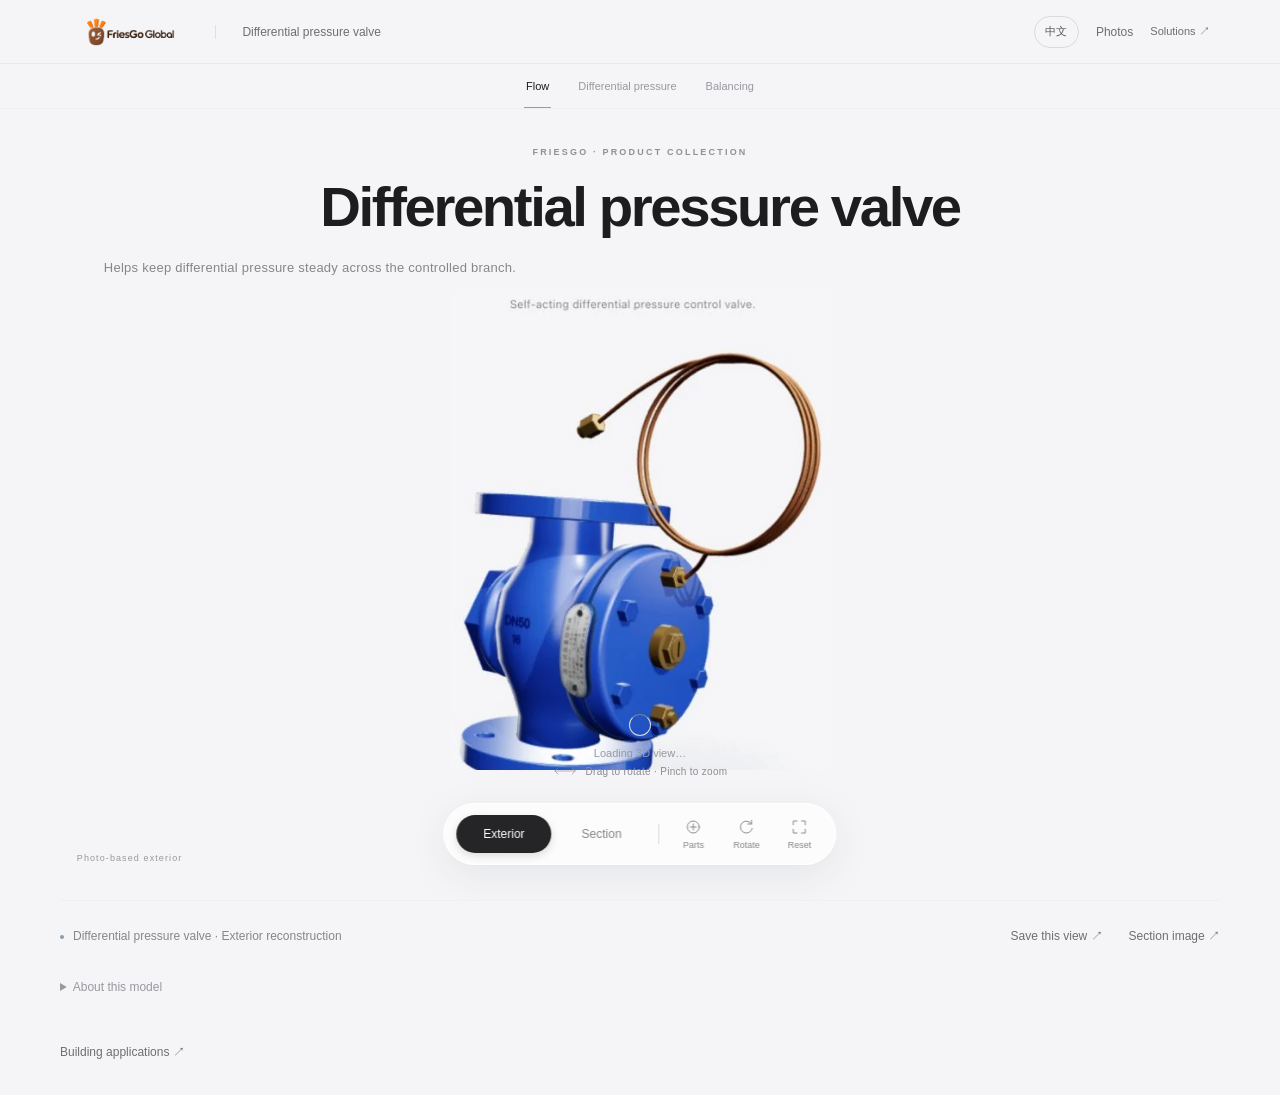
==== index.html @ 91d86239 "Publish customer 3D valve showroom mirror" ====
<!doctype html>
<html lang="zh-CN">
<head>
  <meta charset="utf-8"><meta name="viewport" content="width=device-width,initial-scale=1,viewport-fit=cover">
  <meta name="theme-color" content="#f5f5f7"><meta name="description" content="Explore FriesGo industrial valves in interactive 3D. Rotate, zoom and view product photos."><title>FriesGo · 自力式流量控制阀 · 3D 产品展示</title>
  <link rel="stylesheet" href="product.css?v=20261102-final">
  <script type="importmap">{"imports":{"three":"./assets/three.module.js"}}</script>
  <script type="module" src="src/product-viewer.js?v=20261102-final"></script>
<link rel="stylesheet" href="customer.css?v=20261102-final"><script>const u=new URL(location.href);if(!u.searchParams.has("product"))u.searchParams.set("product","dp");if(!u.searchParams.has("lang"))u.searchParams.set("lang",localStorage.getItem("friesgo-language")||"en");history.replaceState(null,"",u);</script><script type="module" src="customer-ui.js?v=20261102-final"></script></head>
<body>
<header class="product-header"><a class="brand" href="index.html" aria-label="FriesGo 3D products"><img src="assets/friesgo-logo.png" alt="FriesGo Global"></a><span class="header-label" id="product-header-label">流量控制阀</span><nav class="product-links"><button id="language-toggle" aria-label="Switch language">中文</button><button id="photo-open" class="text-link">实物参考</button><a class="back" id="header-applications" href="solutions.html?lang=en">建筑方案 <span>↗</span></a></nav></header>
<main>
<nav class="product-family" aria-label="选择阀门产品"><button data-product="flow" aria-pressed="true">流量控制阀</button><button data-product="dp" aria-pressed="false">压差控制阀</button><button data-product="balance" aria-pressed="false">数字锁定平衡阀</button></nav>
  <section class="product-hero" aria-label="自力式流量控制阀三维产品展示">
    <div class="hero-copy"><p class="eyebrow">FRIESGO · PRODUCT COLLECTION</p><h1 id="product-title">自力式流量控制阀</h1><p class="intro" id="product-subtitle">Self-acting flow control valve.</p></div>
    <div class="product-stage" id="product-stage">
      <img id="customer-poster" class="customer-poster" src="assets/poster-dp.webp" alt="" aria-hidden="true"><div id="loading" role="status"><span class="spinner"></span><p>正在打开三维产品…</p></div>
      <canvas id="product-canvas" tabindex="0" aria-label="阀门三维模型，拖动旋转，滚轮或双指缩放；方向键旋转，加减键缩放，Home 复位。"></canvas>
      <div class="view-label"><span id="mode-label">01 / 完整外观</span><span id="cut-label" hidden>A–A · 中心剖切</span></div>
      <div id="part-markers" aria-label="模型部位标注"></div>
      <article id="part-detail" class="part-detail" hidden aria-live="polite"><button id="detail-close" aria-label="关闭零件说明">×</button><span id="part-number"></span><h2 id="part-name"></h2><p id="part-copy"></p><small id="part-note"></small></article>
      <div class="viewer-dock"><div class="view-switch" role="group" aria-label="选择产品视图"><button id="exterior-view" aria-pressed="true">外观</button><button id="section-view" aria-pressed="false">剖面</button></div><span class="dock-rule"></span><button id="toggle-parts" title="部位说明" class="icon-button" aria-pressed="false" aria-label="显示部位标注"><svg viewBox="0 0 24 24"><circle cx="12" cy="12" r="8"/><path d="M12 8v8M8 12h8"/></svg><span class="mobile-control-label">Parts</span></button><button id="auto-rotate" title="自动旋转" class="icon-button" aria-pressed="false" aria-label="自动旋转"><svg viewBox="0 0 24 24"><path d="M19.1 8A8 8 0 1 0 20 14M19 3v5h-5"/></svg><span class="mobile-control-label">Rotate</span></button><button id="reset-product" title="复位视角" class="icon-button" aria-label="恢复默认视角"><svg viewBox="0 0 24 24"><path d="M9 4H4v5M15 4h5v5M4 15v5h5M20 15v5h-5"/></svg><span class="mobile-control-label">Reset</span></button></div>
      <p class="gesture" id="gesture"><svg viewBox="0 0 32 16"><path d="M3 8h26M7 4 3 8l4 4M25 4l4 4-4 4"/></svg><span id="gesture-text">Drag to rotate · Pinch to zoom</span></p>
      <p id="render-error" role="alert" hidden><span id="error-copy">3D is unavailable. Please try Safari or Chrome.</span><button id="retry-model">重新加载</button></p>
    </div>
  </section>
  <section class="product-bottom"><div><span class="bottom-dot"></span><p id="view-summary">真实几何。自由观察。</p></div><div class="downloads"><button id="export-model" hidden>下载三维模型 ↗</button><button id="save-view">保存当前视图 ↗</button><a id="section-download" href="assets/flow-cad/自力式流量控制阀_A-A剖面.png" download>下载剖面图 ↗</a></div></section>
  <details class="model-basis" id="flow-basis"><summary>模型与剖面说明</summary><div><p class="customer-basis-copy"></p></div></details>
<details class="model-basis" id="photo-basis" hidden><summary>照片重建说明</summary><div><p class="customer-basis-copy"></p><p id="photo-source-note" hidden></p></div></details>
<a class="customer-applications" id="applications-link" href="solutions.html">Building applications · 中文 ↗</a></main>
<dialog id="photo-dialog"><button id="photo-close" aria-label="关闭实物参考">×</button><h2 id="photo-dialog-title">自力式流量控制阀 · 实物参考</h2><p id="photo-dialog-note">此前提供的同类型产品照片，型号与此 CAD 的对应关系尚未核定。</p><img id="product-photo" data-src="assets/photo-flow.jpg" loading="lazy" decoding="async" alt="用户此前提供的自力式流量控制阀多视角照片"></dialog>
<noscript>此三维展示需要启用 JavaScript。也可查看已有流量控制阀的 <a href="assets/flow-cad/自力式流量控制阀_A-A剖面.svg">A–A 剖面图</a>。</noscript>
</body></html>
---- product.css ----
:root{color-scheme:light;--paper:#f5f5f7}*{box-sizing:border-box}body{margin:0;background:var(--paper);color:#1d1d1f;font-family:-apple-system,BlinkMacSystemFont,"PingFang SC","Microsoft YaHei",sans-serif;-webkit-font-smoothing:antialiased}button,a{-webkit-tap-highlight-color:transparent}button{font:inherit;cursor:pointer}button:disabled{opacity:.4;cursor:wait}a{color:inherit;text-decoration:none}[hidden]{display:none!important}button:focus-visible,a:focus-visible,summary:focus-visible,canvas:focus-visible{outline:2px solid #0071e3;outline-offset:5px}.product-header{height:64px;max-width:1440px;margin:auto;padding:0 5.5%;display:flex;align-items:center;gap:27px;border-bottom:1px solid #0000000c;position:relative;z-index:10}.brand img{width:118px;height:37px;object-fit:contain;display:block;mix-blend-mode:multiply}.header-label{font-size:12px;color:#6e6e73;padding-left:26px;border-left:1px solid #00000016}.product-links{margin-left:auto;display:flex;gap:28px;align-items:center;font-size:12px}.text-link{padding:0;border:0;background:none;font-size:12px;color:#6e6e73}.back{color:#424245}.back span{margin-left:9px;color:#86868b}main{max-width:1920px;margin:auto}.product-hero{position:relative;height:calc(100svh - 64px);min-height:560px;max-height:1120px;isolation:isolate}.hero-copy{position:absolute;left:20px;right:20px;top:38px;text-align:center;z-index:3;pointer-events:none}.eyebrow{font-size:9px;letter-spacing:2.2px;font-weight:550;color:#909097;margin:0 0 18px}h1{font-size:clamp(36px,4.4vw,64px);letter-spacing:-2.4px;line-height:1.15;margin:0;font-weight:650}.intro{font-size:13px;color:#86868b;margin:17px 0 0;letter-spacing:.25px}.product-stage{position:absolute;inset:0;overflow:hidden}.product-stage canvas{display:block;position:absolute;inset:0;width:100%;height:100%;touch-action:none;cursor:grab;outline-offset:-7px}.product-stage canvas:active{cursor:grabbing}.view-label{position:absolute;left:6%;bottom:37px;font-size:9px;color:#98989f;letter-spacing:1.1px;z-index:3;display:flex;gap:20px;pointer-events:none}#cut-label{color:#a38255}.viewer-dock{position:absolute;bottom:35px;left:50%;transform:translateX(-50%);display:flex;align-items:center;gap:7px;padding:8px 12px 8px 8px;border:1px solid #fff;box-shadow:0 10px 40px #26364a14,0 2px 5px #26364a05;background:#ffffffb3;backdrop-filter:blur(25px) saturate(1.3);border-radius:40px;z-index:5}.view-switch{display:flex;gap:3px}.view-switch button{border:0;background:transparent;padding:12px 27px;border-radius:25px;font-size:12px;color:#86868b;white-space:nowrap;transition:background .4s,color .4s}.view-switch button[aria-pressed=true]{background:#252527;color:#fff;box-shadow:0 3px 9px #0002}.dock-rule{width:1px;height:20px;background:#d9d9de;margin:0 5px}.icon-button{border:0;background:transparent;color:#86868b;border-radius:50%;width:36px;height:36px;padding:9px;display:flex;align-items:center;justify-content:center;transition:color .2s,background .2s}.icon-button:hover{color:#1d1d1f;background:#00000006}.icon-button[aria-pressed=true]{color:#1666b2;background:#e4edf7}.icon-button svg{width:19px;height:19px;fill:none;stroke:currentColor;stroke-width:1.25;stroke-linecap:round;stroke-linejoin:round}.gesture{position:absolute;bottom:112px;left:50%;transform:translateX(-50%);color:#8b8b92;font-size:10px;letter-spacing:.3px;pointer-events:none;display:flex;align-items:center;gap:8px;transition:opacity .6s}.gesture svg{width:25px;height:14px;stroke:currentColor;stroke-width:.8;fill:none;stroke-linecap:round;stroke-linejoin:round}body[data-interacted=true] .gesture{opacity:0}.product-bottom{max-width:1160px;margin:auto;border-top:1px solid #dcdce033;display:flex;align-items:center;justify-content:space-between;gap:25px;padding:20px 0 12px;color:#86868b}.product-bottom>div:first-child{display:flex;align-items:center;gap:9px}.product-bottom p{font-size:11px;margin:0;line-height:1.8}.bottom-dot{height:4px;width:4px;background:#8b9cae;border-radius:50%}.downloads{display:flex;gap:26px;white-space:nowrap}.downloads button,.downloads a{font:inherit;font-size:11px;color:#6e6e73;border:0;background:transparent;padding:7px 0}.downloads button:hover,.downloads a:hover{color:#06c}.model-basis{max-width:1160px;margin:10px auto 36px;font-size:10px;color:#98989f}.model-basis summary{cursor:pointer;padding:6px 0;width:fit-content}.model-basis div{max-width:860px;line-height:1.9;margin-top:15px}.model-basis p{margin:8px 0}#part-markers{position:absolute;inset:0;pointer-events:none;z-index:3;transition:opacity .4s}body:not([data-annotations=true]) #part-markers,body[data-transition=true] #part-markers{opacity:0;visibility:hidden}.marker{position:absolute;transform:translate(-50%,-50%);border:1px solid #fff9;background:#fffffff0;border-radius:25px;min-width:28px;height:28px;display:flex;align-items:center;justify-content:center;padding:0;box-shadow:0 4px 16px #172e4720;pointer-events:auto;color:#333;font-size:10px}.marker b{width:27px;flex-shrink:0;font-weight:400}.marker>span{max-width:0;overflow:hidden;white-space:nowrap;font-size:11px;transition:max-width .2s,padding .2s}.marker:hover>span,.marker[aria-pressed=true]>span{max-width:150px;padding:0 13px 0 6px}.part-detail{position:absolute;left:6%;top:50%;transform:translateY(-30%);width:280px;padding:26px;background:#ffffffdc;backdrop-filter:blur(25px);border:1px solid #fff;border-radius:22px;box-shadow:0 16px 50px #24344b10;z-index:6}.part-detail>span{font-size:8px;letter-spacing:1.4px;color:#86868b}.part-detail h2{font-size:20px;font-weight:600;margin:14px 0}.part-detail p{font-size:12px;line-height:1.9;color:#5e5e65;margin:0 0 16px}.part-detail small{font-size:9px;line-height:1.8;color:#98989f;display:block}.part-detail>button{position:absolute;right:12px;top:10px;background:none;border:0;color:#86868b;font-size:21px}#loading{position:absolute;inset:0;background:var(--paper);z-index:7;display:flex;align-items:center;justify-content:center;flex-direction:column;font-size:11px;color:#98989f}.spinner{width:22px;height:22px;border:1.5px solid #d8d8dd;border-top-color:#718399;border-radius:50%;animation:spin 1s linear infinite}@keyframes spin{to{transform:rotate(360deg)}}#render-error{position:absolute;left:50%;top:45%;transform:translate(-50%,-50%);background:#fff;padding:25px;border-radius:20px;width:min(380px,80%);font-size:13px;line-height:1.9;z-index:8}#render-error button{display:block;margin-top:15px;border:0;border-radius:25px;background:#0071e3;color:#fff;padding:9px 20px}dialog{border:0;border-radius:24px;width:min(1000px,92vw);padding:30px;box-shadow:0 30px 100px #0003}dialog::backdrop{background:#26304066;backdrop-filter:blur(16px)}dialog h2{font-size:20px;margin:0 30px 10px 0}dialog p{font-size:12px;line-height:1.8;color:#86868b}dialog img{max-width:100%;max-height:70svh;object-fit:contain;display:block;margin:20px auto 0}dialog>button{position:absolute;right:18px;top:14px;border:0;background:none;color:#86868b;font-size:24px}
@media(max-width:1250px){.product-bottom,.model-basis{margin-left:6%;margin-right:6%}}@media(max-width:850px){.part-detail{left:5%;width:245px;padding:22px}.view-label{bottom:118px}.gesture{bottom:112px;left:auto;right:6%;transform:none;font-size:9px}.gesture svg{display:none}}
@media(max-width:600px){.product-header{height:58px;padding:0 6%;gap:15px}.brand img{width:99px;height:33px}.header-label{font-size:10px;padding-left:15px}.product-links{gap:15px;font-size:10px}.back span{margin-left:3px}.product-header .text-link{display:block;font-size:10px}.product-hero{height:calc(100svh - 58px);min-height:580px;max-height:940px}.hero-copy{top:35px;left:14px;right:14px}.eyebrow{font-size:7px;letter-spacing:1.8px;margin-bottom:16px}h1{font-size:clamp(27px,7.6vw,39px);letter-spacing:-1.2px}.intro{font-size:10px;margin-top:13px}.viewer-dock{bottom:30px;padding:7px 9px 7px 7px;gap:4px}.view-switch button{padding:12px 22px;font-size:11px}.icon-button{width:33px;height:33px;padding:8px}.dock-rule{margin:0 4px;height:18px}.view-label{font-size:8px;bottom:102px;left:7%;gap:10px}.view-label #cut-label{display:none}.gesture{font-size:9px;bottom:99px;right:7%}.part-detail{left:7%;right:7%;width:auto;top:auto;bottom:110px;transform:none;padding:22px}.part-detail h2{font-size:17px;margin:11px 0}.part-detail p{font-size:12px;margin-bottom:10px}.part-detail small{font-size:9px}.marker{min-width:32px;height:32px}.marker b{width:31px}.marker:hover>span,.marker[aria-pressed=true]>span{max-width:0;padding:0}.product-bottom{display:block;margin:0 7%;padding:18px 0 8px}.product-bottom p{font-size:10px}.downloads{margin-top:7px;gap:24px}.downloads button,.downloads a{font-size:10px}.model-basis{margin:8px 7% 28px;font-size:9px}.model-basis div{font-size:10px}.product-links .text-link{display:block;font-size:10px}dialog{padding:23px}dialog h2{font-size:17px}}
@media(prefers-reduced-motion:reduce){*,*::before,*::after{animation-duration:.01ms!important;transition-duration:.01ms!important}}

@keyframes arrive{from{opacity:0;transform:translateY(18px)}to{opacity:1;transform:translateY(0)}}body[data-cad-ready=true] #product-canvas{animation:arrive 1.35s cubic-bezier(.22,1,.36,1) both}
@media(max-height:780px) and (min-width:701px){.hero-copy{top:25px}.eyebrow{margin-bottom:13px}h1{font-size:43px}.intro{font-size:11px;margin-top:13px}}

@media(max-width:600px){.header-label{display:none}}

@media(prefers-reduced-motion:reduce){body[data-cad-ready=true] #product-canvas{animation:none}}

.product-family{display:flex;justify-content:center;gap:25px;align-items:center;height:45px;border-bottom:1px solid #00000006;position:relative;z-index:9}.product-family button{font:inherit;font-size:11px;border:0;background:transparent;color:#98989f;padding:12px 2px;border-bottom:1px solid transparent}.product-family button[aria-pressed=true]{color:#1d1d1f;border-bottom-color:#9b9ba2}.product-family button:hover{color:#1d1d1f}.product-hero{height:calc(100svh - 109px)}body[data-product-source=photos] .view-switch{display:none}body[data-product-source=photos] .dock-rule{display:none}body[data-product-source=photos] .viewer-dock{padding:8px 12px;gap:10px}body[data-product-source=photos] .view-label{max-width:40%;line-height:1.8}body[data-product-source=photos] .hero-copy .intro{max-width:80%;margin-left:auto;margin-right:auto}
@media(max-width:600px){.product-family{height:42px;gap:23px}.product-family button{font-size:10px;padding:12px 0}.product-hero{height:calc(100svh - 100px)}body[data-product-source=photos] .hero-copy h1{font-size:clamp(24px,6.8vw,33px)}.product-bottom .downloads{flex-wrap:wrap;gap:5px 20px}}
---- customer.css ----
html{scrollbar-gutter:auto}body{overflow-x:hidden}.product-header .back{display:none}.product-links{gap:14px}.product-links button{min-height:44px;padding:0 5px}.product-links #language-toggle{font:inherit;font-size:11px;border:1px solid #d9d9de;border-radius:18px;min-width:45px;height:32px;min-height:32px;background:none;color:#555}.product-hero{min-height:0;height:calc(100svh - 109px);height:calc(100dvh - 109px)}.intro{max-width:580px;line-height:1.65}.customer-poster{position:absolute;left:10%;top:180px;width:80%;height:calc(100% - 310px);object-fit:contain;pointer-events:none;transition:opacity .4s}body[data-cad-ready=true] .customer-poster{opacity:0}#loading{background:transparent;justify-content:flex-end;padding-bottom:130px}#loading p{font-size:11px}.mobile-control-label{font-size:9px;line-height:1.2;white-space:nowrap}.icon-button{height:44px;width:48px;flex-direction:column;padding:5px;gap:4px}.icon-button svg{width:18px;height:18px}.viewer-dock{padding:8px 12px;gap:5px}.product-family button{min-height:44px}.model-basis,.product-bottom{font-size:12px}.downloads #export-model{display:none!important}.customer-applications{display:block;font-size:12px;color:#6e6e73;max-width:1160px;margin:10px auto 26px;padding:8px 0}.product-bottom p,.downloads a,.downloads button,.model-basis{font-size:12px}.model-basis div{line-height:1.8}.gesture{pointer-events:none}.part-detail{max-height:350px;overflow:auto;overscroll-behavior:contain;touch-action:pan-y}#render-error{top:auto;bottom:110px;transform:translateX(-50%);width:min(410px,88%);font-size:12px;background:#ffffffed}#render-error p{margin:0}.product-family{position:relative;z-index:9}
@media(max-width:1250px){.customer-applications{margin-left:6%;margin-right:6%}}
@media(max-width:700px){.product-header{height:58px;padding:0 5%;gap:10px}.product-header .brand img{width:94px}.header-label{display:none}.product-links{gap:10px}.product-links .text-link{font-size:11px}.product-links #language-toggle{min-height:40px;min-width:44px;font-size:11px;border-radius:22px}.product-family{height:48px;gap:18px;padding:0 15px}.product-family button{font-size:12px;min-height:44px;padding:10px 3px}.product-hero{height:calc(100svh - 106px);height:calc(100vh - 106px);height:calc(100dvh - 106px);min-height:0;max-height:none}.hero-copy{top:23px;left:18px;right:18px}.eyebrow{font-size:7px;letter-spacing:1.7px;margin-bottom:13px}.hero-copy h1,body[data-product-source=photos] .hero-copy h1{font-size:clamp(25px,7.2vw,32px);line-height:1.16;letter-spacing:-.7px;max-width:420px;margin:auto}.hero-copy .intro,body[data-product-source=photos] .hero-copy .intro{font-size:12px;max-width:320px;line-height:1.6;margin-top:12px}.viewer-dock{bottom:calc(16px + env(safe-area-inset-bottom));padding:7px 9px;gap:3px;border-radius:33px}body[data-product-source=photos] .viewer-dock{padding:7px 12px;gap:12px}.icon-button{width:46px;height:46px;min-width:46px;padding:5px;gap:4px}.mobile-control-label{font-size:9px}.view-switch button{font-size:12px;padding:12px 17px;min-height:44px}.dock-rule{margin:0 2px}.gesture{bottom:calc(91px + env(safe-area-inset-bottom));left:50%;right:auto;transform:translateX(-50%);white-space:nowrap;font-size:10px;line-height:1.4}.view-label{display:none}.part-detail{left:14px;right:14px;bottom:calc(90px + env(safe-area-inset-bottom));max-height:min(42dvh,320px);width:auto;padding:22px;top:auto;transform:none;z-index:8}.part-detail h2{font-size:18px;margin-right:10px}.part-detail p{font-size:13px;line-height:1.75}.part-detail small{font-size:10px}.part-detail>button{min-width:44px;min-height:44px;top:3px;right:4px;font-size:24px}.marker{min-width:36px;height:36px}.marker b{width:35px}.product-bottom{margin:0 6%;padding:18px 0 8px}.product-bottom p,.downloads button,.downloads a{font-size:12px}.downloads{gap:6px 23px}.downloads button,.downloads a{min-height:44px;padding:12px 0}.customer-applications{margin:2px 6% 24px;font-size:12px;min-height:44px}.model-basis{font-size:12px;line-height:1.7;margin:10px 6%}.model-basis summary{padding:12px 0;min-height:44px}.model-basis div{font-size:12px}dialog{width:calc(100% - 24px);max-width:680px;margin:auto;padding:24px 16px;max-height:calc(100vh - 40px);max-height:calc(100dvh - 40px);overflow:auto}dialog img{max-height:65dvh;width:100%;height:auto}dialog h2{font-size:18px;padding-right:25px;line-height:1.4}dialog p{font-size:12px}dialog>button{min-width:44px;min-height:44px;right:5px;top:5px}.customer-poster{top:170px;height:calc(100% - 280px);left:8%;width:84%}#loading{padding-bottom:115px}#render-error{bottom:100px;padding:18px}body[data-language=en] .eyebrow{letter-spacing:1.2px}.product-stage canvas{outline-offset:-3px}}
@media(prefers-reduced-motion:reduce){.customer-poster{transition:none}}

.product-header .back{display:inline-flex;align-items:center;min-height:44px;font-size:11px;color:#6e6e73;white-space:nowrap}.product-header .product-links{gap:12px}@media(max-width:700px){.product-header .product-links{gap:10px}.product-header .back{font-size:11px}}
@media(orientation:landscape) and (max-height:520px) and (max-width:1000px){.product-hero{height:max(480px,calc(100vh - 106px));height:max(480px,calc(100dvh - 106px));min-height:480px}}

@media(orientation:landscape) and (max-height:520px) and (max-width:1100px){.product-hero{height:calc(100vh - 106px);height:calc(100dvh - 106px);min-height:220px}.hero-copy{top:20px;left:24px;right:auto;width:29%;text-align:left}.hero-copy h1,body[data-product-source=photos] .hero-copy h1{font-size:25px;line-height:1.16;margin:0;letter-spacing:-.5px}.hero-copy .intro,body[data-product-source=photos] .hero-copy .intro{font-size:11px;line-height:1.65;margin:12px 0 0;max-width:none}.hero-copy .eyebrow{font-size:6px;letter-spacing:1px;margin-bottom:13px}.product-stage{left:36%;right:0;width:auto;top:0;bottom:0}.viewer-dock{bottom:12px}.gesture{bottom:87px;font-size:9px}.view-label{display:none}.customer-poster{top:12px;height:calc(100% - 122px)}.part-detail{left:12px;right:12px;width:auto;bottom:86px;top:auto;max-height:calc(100% - 105px);transform:none}.part-detail h2{font-size:16px}.part-detail p{font-size:11px}.product-stage .viewer-dock{gap:3px;padding:7px 9px}.view-switch button{padding:10px 14px;font-size:11px}.icon-button{width:42px;min-width:42px}}
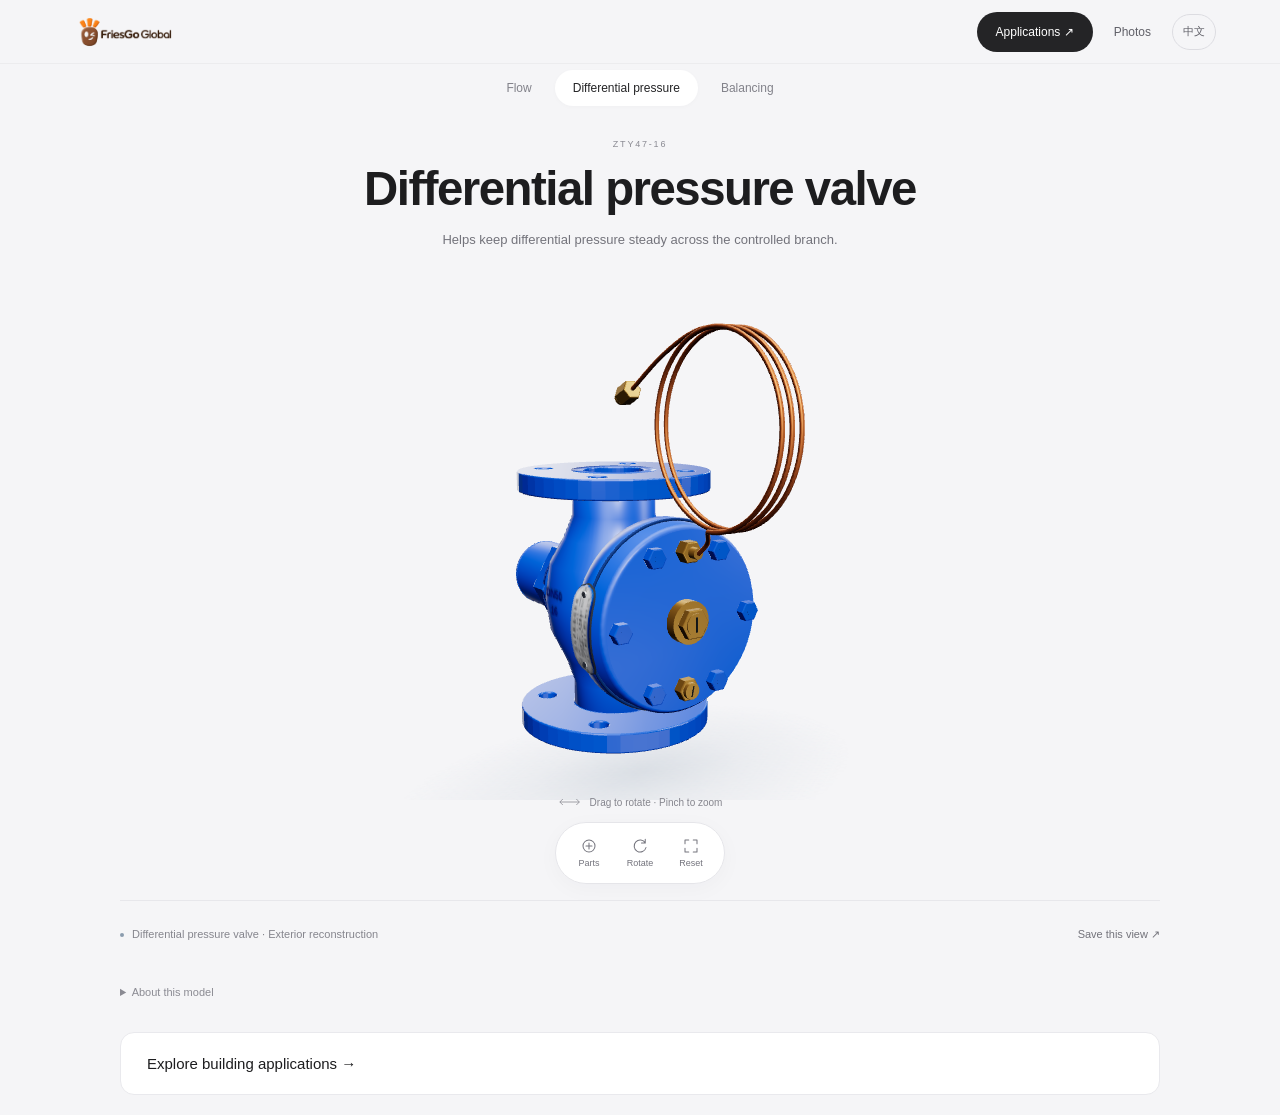
==== commit 713b8644: "Improve 3D performance, applications entry, and marked DP valve exterior" ====
--- a/index.html
+++ b/index.html
@@ -2,17 +2,17 @@
 <html lang="zh-CN">
 <head>
   <meta charset="utf-8"><meta name="viewport" content="width=device-width,initial-scale=1,viewport-fit=cover">
-  <meta name="theme-color" content="#f5f5f7"><meta name="description" content="Explore FriesGo industrial valves in interactive 3D. Rotate, zoom and view product photos."><title>FriesGo · 自力式流量控制阀 · 3D 产品展示</title>
-  <link rel="stylesheet" href="product.css?v=20261102-final">
-  <script type="importmap">{"imports":{"three":"./assets/three.module.js"}}</script>
-  <script type="module" src="src/product-viewer.js?v=20261102-final"></script>
-<link rel="stylesheet" href="customer.css?v=20261102-final"><script>const u=new URL(location.href);if(!u.searchParams.has("product"))u.searchParams.set("product","dp");if(!u.searchParams.has("lang"))u.searchParams.set("lang",localStorage.getItem("friesgo-language")||"en");history.replaceState(null,"",u);</script><script type="module" src="customer-ui.js?v=20261102-final"></script></head>
+  <meta name="theme-color" content="#f5f5f7"><meta name="description" content="Explore FriesGo industrial valves in interactive 3D. Rotate, zoom and view product photos."><title>FriesGo · 三维阀门展示</title>
+  <link rel="stylesheet" href="product.css?v=release-6c26aae12b2f">
+  
+  <script type="module" src="src/product-viewer.min.js?v=release-6c26aae12b2f"></script>
+<script>const u=new URL(location.href);if(!u.searchParams.has("product"))u.searchParams.set("product","dp");if(!u.searchParams.has("lang"))u.searchParams.set("lang",(()=>{try{return localStorage.getItem("friesgo-language")||"en"}catch(_){return "en"}})());history.replaceState(null,"",u);</script><script type="module" src="customer-ui.js?v=release-6c26aae12b2f"></script></head>
 <body>
-<header class="product-header"><a class="brand" href="index.html" aria-label="FriesGo 3D products"><img src="assets/friesgo-logo.png" alt="FriesGo Global"></a><span class="header-label" id="product-header-label">流量控制阀</span><nav class="product-links"><button id="language-toggle" aria-label="Switch language">中文</button><button id="photo-open" class="text-link">实物参考</button><a class="back" id="header-applications" href="solutions.html?lang=en">建筑方案 <span>↗</span></a></nav></header>
+<header class="product-header"><a class="brand" href="index.html" aria-label="FriesGo 3D products"><img src="assets/friesgo-logo.png" alt="FriesGo Global"></a><span class="header-label" id="product-header-label">流量控制阀</span><nav class="product-links"><a class="back" id="header-applications" href="solutions.html?lang=en">应用方案 ↗</a><button id="photo-open" class="text-link">实物照片</button><button id="language-toggle" aria-label="Switch language">中文</button></nav></header>
 <main>
 <nav class="product-family" aria-label="选择阀门产品"><button data-product="flow" aria-pressed="true">流量控制阀</button><button data-product="dp" aria-pressed="false">压差控制阀</button><button data-product="balance" aria-pressed="false">数字锁定平衡阀</button></nav>
   <section class="product-hero" aria-label="自力式流量控制阀三维产品展示">
-    <div class="hero-copy"><p class="eyebrow">FRIESGO · PRODUCT COLLECTION</p><h1 id="product-title">自力式流量控制阀</h1><p class="intro" id="product-subtitle">Self-acting flow control valve.</p></div>
+    <div class="hero-copy"><p class="eyebrow" id="product-code">ZTY47-16 · FRIESGO</p><h1 id="product-title">自力式流量控制阀</h1><p class="intro" id="product-subtitle">Self-acting flow control valve.</p></div>
     <div class="product-stage" id="product-stage">
       <img id="customer-poster" class="customer-poster" src="assets/poster-dp.webp" alt="" aria-hidden="true"><div id="loading" role="status"><span class="spinner"></span><p>正在打开三维产品…</p></div>
       <canvas id="product-canvas" tabindex="0" aria-label="阀门三维模型，拖动旋转，滚轮或双指缩放；方向键旋转，加减键缩放，Home 复位。"></canvas>
--- a/product.css
+++ b/product.css
@@ -1,14 +1,5 @@
-:root{color-scheme:light;--paper:#f5f5f7}*{box-sizing:border-box}body{margin:0;background:var(--paper);color:#1d1d1f;font-family:-apple-system,BlinkMacSystemFont,"PingFang SC","Microsoft YaHei",sans-serif;-webkit-font-smoothing:antialiased}button,a{-webkit-tap-highlight-color:transparent}button{font:inherit;cursor:pointer}button:disabled{opacity:.4;cursor:wait}a{color:inherit;text-decoration:none}[hidden]{display:none!important}button:focus-visible,a:focus-visible,summary:focus-visible,canvas:focus-visible{outline:2px solid #0071e3;outline-offset:5px}.product-header{height:64px;max-width:1440px;margin:auto;padding:0 5.5%;display:flex;align-items:center;gap:27px;border-bottom:1px solid #0000000c;position:relative;z-index:10}.brand img{width:118px;height:37px;object-fit:contain;display:block;mix-blend-mode:multiply}.header-label{font-size:12px;color:#6e6e73;padding-left:26px;border-left:1px solid #00000016}.product-links{margin-left:auto;display:flex;gap:28px;align-items:center;font-size:12px}.text-link{padding:0;border:0;background:none;font-size:12px;color:#6e6e73}.back{color:#424245}.back span{margin-left:9px;color:#86868b}main{max-width:1920px;margin:auto}.product-hero{position:relative;height:calc(100svh - 64px);min-height:560px;max-height:1120px;isolation:isolate}.hero-copy{position:absolute;left:20px;right:20px;top:38px;text-align:center;z-index:3;pointer-events:none}.eyebrow{font-size:9px;letter-spacing:2.2px;font-weight:550;color:#909097;margin:0 0 18px}h1{font-size:clamp(36px,4.4vw,64px);letter-spacing:-2.4px;line-height:1.15;margin:0;font-weight:650}.intro{font-size:13px;color:#86868b;margin:17px 0 0;letter-spacing:.25px}.product-stage{position:absolute;inset:0;overflow:hidden}.product-stage canvas{display:block;position:absolute;inset:0;width:100%;height:100%;touch-action:none;cursor:grab;outline-offset:-7px}.product-stage canvas:active{cursor:grabbing}.view-label{position:absolute;left:6%;bottom:37px;font-size:9px;color:#98989f;letter-spacing:1.1px;z-index:3;display:flex;gap:20px;pointer-events:none}#cut-label{color:#a38255}.viewer-dock{position:absolute;bottom:35px;left:50%;transform:translateX(-50%);display:flex;align-items:center;gap:7px;padding:8px 12px 8px 8px;border:1px solid #fff;box-shadow:0 10px 40px #26364a14,0 2px 5px #26364a05;background:#ffffffb3;backdrop-filter:blur(25px) saturate(1.3);border-radius:40px;z-index:5}.view-switch{display:flex;gap:3px}.view-switch button{border:0;background:transparent;padding:12px 27px;border-radius:25px;font-size:12px;color:#86868b;white-space:nowrap;transition:background .4s,color .4s}.view-switch button[aria-pressed=true]{background:#252527;color:#fff;box-shadow:0 3px 9px #0002}.dock-rule{width:1px;height:20px;background:#d9d9de;margin:0 5px}.icon-button{border:0;background:transparent;color:#86868b;border-radius:50%;width:36px;height:36px;padding:9px;display:flex;align-items:center;justify-content:center;transition:color .2s,background .2s}.icon-button:hover{color:#1d1d1f;background:#00000006}.icon-button[aria-pressed=true]{color:#1666b2;background:#e4edf7}.icon-button svg{width:19px;height:19px;fill:none;stroke:currentColor;stroke-width:1.25;stroke-linecap:round;stroke-linejoin:round}.gesture{position:absolute;bottom:112px;left:50%;transform:translateX(-50%);color:#8b8b92;font-size:10px;letter-spacing:.3px;pointer-events:none;display:flex;align-items:center;gap:8px;transition:opacity .6s}.gesture svg{width:25px;height:14px;stroke:currentColor;stroke-width:.8;fill:none;stroke-linecap:round;stroke-linejoin:round}body[data-interacted=true] .gesture{opacity:0}.product-bottom{max-width:1160px;margin:auto;border-top:1px solid #dcdce033;display:flex;align-items:center;justify-content:space-between;gap:25px;padding:20px 0 12px;color:#86868b}.product-bottom>div:first-child{display:flex;align-items:center;gap:9px}.product-bottom p{font-size:11px;margin:0;line-height:1.8}.bottom-dot{height:4px;width:4px;background:#8b9cae;border-radius:50%}.downloads{display:flex;gap:26px;white-space:nowrap}.downloads button,.downloads a{font:inherit;font-size:11px;color:#6e6e73;border:0;background:transparent;padding:7px 0}.downloads button:hover,.downloads a:hover{color:#06c}.model-basis{max-width:1160px;margin:10px auto 36px;font-size:10px;color:#98989f}.model-basis summary{cursor:pointer;padding:6px 0;width:fit-content}.model-basis div{max-width:860px;line-height:1.9;margin-top:15px}.model-basis p{margin:8px 0}#part-markers{position:absolute;inset:0;pointer-events:none;z-index:3;transition:opacity .4s}body:not([data-annotations=true]) #part-markers,body[data-transition=true] #part-markers{opacity:0;visibility:hidden}.marker{position:absolute;transform:translate(-50%,-50%);border:1px solid #fff9;background:#fffffff0;border-radius:25px;min-width:28px;height:28px;display:flex;align-items:center;justify-content:center;padding:0;box-shadow:0 4px 16px #172e4720;pointer-events:auto;color:#333;font-size:10px}.marker b{width:27px;flex-shrink:0;font-weight:400}.marker>span{max-width:0;overflow:hidden;white-space:nowrap;font-size:11px;transition:max-width .2s,padding .2s}.marker:hover>span,.marker[aria-pressed=true]>span{max-width:150px;padding:0 13px 0 6px}.part-detail{position:absolute;left:6%;top:50%;transform:translateY(-30%);width:280px;padding:26px;background:#ffffffdc;backdrop-filter:blur(25px);border:1px solid #fff;border-radius:22px;box-shadow:0 16px 50px #24344b10;z-index:6}.part-detail>span{font-size:8px;letter-spacing:1.4px;color:#86868b}.part-detail h2{font-size:20px;font-weight:600;margin:14px 0}.part-detail p{font-size:12px;line-height:1.9;color:#5e5e65;margin:0 0 16px}.part-detail small{font-size:9px;line-height:1.8;color:#98989f;display:block}.part-detail>button{position:absolute;right:12px;top:10px;background:none;border:0;color:#86868b;font-size:21px}#loading{position:absolute;inset:0;background:var(--paper);z-index:7;display:flex;align-items:center;justify-content:center;flex-direction:column;font-size:11px;color:#98989f}.spinner{width:22px;height:22px;border:1.5px solid #d8d8dd;border-top-color:#718399;border-radius:50%;animation:spin 1s linear infinite}@keyframes spin{to{transform:rotate(360deg)}}#render-error{position:absolute;left:50%;top:45%;transform:translate(-50%,-50%);background:#fff;padding:25px;border-radius:20px;width:min(380px,80%);font-size:13px;line-height:1.9;z-index:8}#render-error button{display:block;margin-top:15px;border:0;border-radius:25px;background:#0071e3;color:#fff;padding:9px 20px}dialog{border:0;border-radius:24px;width:min(1000px,92vw);padding:30px;box-shadow:0 30px 100px #0003}dialog::backdrop{background:#26304066;backdrop-filter:blur(16px)}dialog h2{font-size:20px;margin:0 30px 10px 0}dialog p{font-size:12px;line-height:1.8;color:#86868b}dialog img{max-width:100%;max-height:70svh;object-fit:contain;display:block;margin:20px auto 0}dialog>button{position:absolute;right:18px;top:14px;border:0;background:none;color:#86868b;font-size:24px}
-@media(max-width:1250px){.product-bottom,.model-basis{margin-left:6%;margin-right:6%}}@media(max-width:850px){.part-detail{left:5%;width:245px;padding:22px}.view-label{bottom:118px}.gesture{bottom:112px;left:auto;right:6%;transform:none;font-size:9px}.gesture svg{display:none}}
-@media(max-width:600px){.product-header{height:58px;padding:0 6%;gap:15px}.brand img{width:99px;height:33px}.header-label{font-size:10px;padding-left:15px}.product-links{gap:15px;font-size:10px}.back span{margin-left:3px}.product-header .text-link{display:block;font-size:10px}.product-hero{height:calc(100svh - 58px);min-height:580px;max-height:940px}.hero-copy{top:35px;left:14px;right:14px}.eyebrow{font-size:7px;letter-spacing:1.8px;margin-bottom:16px}h1{font-size:clamp(27px,7.6vw,39px);letter-spacing:-1.2px}.intro{font-size:10px;margin-top:13px}.viewer-dock{bottom:30px;padding:7px 9px 7px 7px;gap:4px}.view-switch button{padding:12px 22px;font-size:11px}.icon-button{width:33px;height:33px;padding:8px}.dock-rule{margin:0 4px;height:18px}.view-label{font-size:8px;bottom:102px;left:7%;gap:10px}.view-label #cut-label{display:none}.gesture{font-size:9px;bottom:99px;right:7%}.part-detail{left:7%;right:7%;width:auto;top:auto;bottom:110px;transform:none;padding:22px}.part-detail h2{font-size:17px;margin:11px 0}.part-detail p{font-size:12px;margin-bottom:10px}.part-detail small{font-size:9px}.marker{min-width:32px;height:32px}.marker b{width:31px}.marker:hover>span,.marker[aria-pressed=true]>span{max-width:0;padding:0}.product-bottom{display:block;margin:0 7%;padding:18px 0 8px}.product-bottom p{font-size:10px}.downloads{margin-top:7px;gap:24px}.downloads button,.downloads a{font-size:10px}.model-basis{margin:8px 7% 28px;font-size:9px}.model-basis div{font-size:10px}.product-links .text-link{display:block;font-size:10px}dialog{padding:23px}dialog h2{font-size:17px}}
+:root{color-scheme:light;--paper:#f5f5f7;--ink:#1d1d1f;--muted:#73737b}*{box-sizing:border-box}[hidden]{display:none!important}body{margin:0;background:var(--paper);color:var(--ink);font-family:-apple-system,BlinkMacSystemFont,"PingFang SC","Microsoft YaHei",sans-serif;-webkit-font-smoothing:antialiased}button,a{-webkit-tap-highlight-color:transparent}button{font:inherit;cursor:pointer}button:disabled{opacity:.45;cursor:wait}a{color:inherit;text-decoration:none}button:focus-visible,a:focus-visible,summary:focus-visible,canvas:focus-visible{outline:2px solid #0071e3;outline-offset:4px}.product-header{height:64px;max-width:1440px;margin:auto;padding:0 5%;display:flex;align-items:center;gap:18px;border-bottom:1px solid #00000009;position:relative;z-index:10}.brand img{width:120px;height:39px;object-fit:contain;display:block;mix-blend-mode:multiply}.header-label{display:none}.product-links{margin-left:auto;display:flex;gap:16px;align-items:center}.product-links button{border:0;background:none;font-size:12px;color:#606068;min-height:44px;padding:0 5px}.product-links .back{display:inline-flex;align-items:center;justify-content:center;min-height:40px;padding:0 19px;border-radius:24px;background:#242426;color:#fff;font-size:12px;font-weight:500;white-space:nowrap;transition:background .2s}.product-links .back:hover{background:#454548}.product-links #language-toggle{height:36px;min-height:36px;min-width:44px;padding:0 10px;border:1px solid #dcdce1;border-radius:22px;font-size:11px}.product-family{display:flex;justify-content:center;align-items:center;gap:5px;height:48px;position:relative;z-index:9}.product-family button{border:0;border-radius:22px;background:transparent;font-size:12px;color:#82828a;padding:9px 18px;min-height:36px;white-space:nowrap}.product-family button[aria-pressed=true]{background:#fff;color:#242426;box-shadow:0 1px 5px #00000006}.product-family button:hover{color:#242426}main{max-width:1800px;margin:auto}.product-hero{display:flex;flex-direction:column;position:relative;height:calc(100vh - 112px);height:calc(100dvh - 112px);min-height:460px;isolation:isolate}.hero-copy{position:relative;text-align:center;padding:27px 24px 12px;z-index:2;pointer-events:none;flex:none}.eyebrow{font-size:9px;font-weight:500;letter-spacing:1.8px;color:#8b8b93;margin:0 0 13px}h1{font-size:clamp(30px,3.7vw,49px);letter-spacing:-1.5px;line-height:1.15;margin:0;font-weight:620}.intro{font-size:13px;line-height:1.65;color:var(--muted);max-width:650px;margin:13px auto 0}.product-stage{position:relative;flex:1;min-height:280px;overflow:hidden}.product-stage canvas{display:block;position:absolute;inset:0;width:100%;height:100%;touch-action:none;cursor:grab;outline-offset:-4px}.product-stage canvas:active{cursor:grabbing}.customer-poster{position:absolute;top:12px;bottom:104px;left:10%;width:80%;height:calc(100% - 116px);object-fit:contain;pointer-events:none}body[data-cad-ready=true] .customer-poster{opacity:0}.viewer-dock{position:absolute;bottom:16px;left:50%;transform:translateX(-50%);display:flex;align-items:center;gap:5px;padding:7px 10px;border:1px solid #e5e5e9;background:#fffffff5;box-shadow:0 5px 22px #18233208;border-radius:36px;z-index:5;max-width:calc(100% - 24px)}.view-switch{display:flex;gap:3px}.view-switch button{border:0;background:transparent;padding:12px 23px;border-radius:25px;font-size:12px;color:#777780;white-space:nowrap;min-height:44px}.view-switch button[aria-pressed=true]{background:#242426;color:#fff}.dock-rule{width:1px;height:20px;background:#e6e6ea;margin:0 4px}.icon-button{border:0;background:none;color:#74747d;border-radius:24px;width:46px;height:46px;flex:none;display:flex;flex-direction:column;align-items:center;justify-content:center;gap:4px;padding:5px}.icon-button:hover{color:#1d1d1f;background:#f4f4f7}.icon-button[aria-pressed=true]{color:#1766ae;background:#edf4fb}.icon-button svg{width:18px;height:18px;fill:none;stroke:currentColor;stroke-width:1.35;stroke-linecap:round;stroke-linejoin:round}.mobile-control-label{font-size:9px;line-height:1.1;white-space:nowrap}body[data-product-source=photos] .view-switch,body[data-product-source=photos] .dock-rule{display:none}.gesture{position:absolute;bottom:91px;left:50%;transform:translateX(-50%);color:#85858d;font-size:10px;pointer-events:none;display:flex;align-items:center;gap:8px;white-space:nowrap;margin:0}.gesture svg{width:24px;height:14px;stroke:currentColor;stroke-width:1;fill:none}body[data-interacted=true] .gesture{opacity:0}.view-label{display:none}#part-markers{position:absolute;inset:0;pointer-events:none;z-index:3}body:not([data-annotations=true]) #part-markers,body[data-transition=true] #part-markers{visibility:hidden}.marker{position:absolute;transform:translate(-50%,-50%);border:1px solid #fff;background:#fff;border-radius:25px;min-width:33px;height:33px;display:flex;align-items:center;justify-content:center;padding:0;box-shadow:0 3px 14px #172e4720;pointer-events:auto;color:#333;font-size:10px}.marker b{width:32px;flex-shrink:0;font-weight:400}.marker>span{max-width:0;overflow:hidden;white-space:nowrap;font-size:11px}.marker:hover>span,.marker[aria-pressed=true]>span{max-width:170px;padding:0 13px 0 6px}.part-detail{position:absolute;left:5%;top:35%;width:280px;max-height:55%;overflow:auto;overscroll-behavior:contain;touch-action:pan-y;padding:24px;background:#fffffff5;border:1px solid #e8e8ed;border-radius:18px;box-shadow:0 12px 40px #1823320b;z-index:6}.part-detail>span{font-size:8px;letter-spacing:1.2px;color:#86868b}.part-detail h2{font-size:20px;font-weight:600;margin:13px 18px 12px 0}.part-detail p{font-size:12px;line-height:1.8;color:#606068;margin:0 0 12px}.part-detail small{font-size:10px;line-height:1.7;color:#92929a;display:block}.part-detail>button{position:absolute;right:5px;top:4px;background:none;border:0;color:#86868b;font-size:24px;min-width:40px;min-height:40px}#loading{position:absolute;inset:0;z-index:7;display:flex;align-items:center;justify-content:flex-end;flex-direction:column;padding-bottom:112px;font-size:11px;color:#85858d;pointer-events:none}.spinner{width:20px;height:20px;border:1.5px solid #d8d8dd;border-top-color:#708198;border-radius:50%;animation:spin 1s linear infinite}@keyframes spin{to{transform:rotate(360deg)}}#render-error{position:absolute;left:50%;bottom:110px;transform:translateX(-50%);background:#fff;padding:22px;border-radius:18px;width:min(400px,88%);font-size:13px;line-height:1.8;z-index:8}#render-error button{display:block;margin-top:12px;border:0;border-radius:24px;background:#242426;color:#fff;padding:10px 20px}.product-bottom,.model-basis,.customer-applications{max-width:1040px;margin-left:auto;margin-right:auto}.product-bottom{border-top:1px solid #e7e7eb;display:flex;align-items:center;justify-content:space-between;gap:20px;padding:17px 0;color:#85858d}.product-bottom>div:first-child{display:flex;align-items:center;gap:8px}.product-bottom p{font-size:11px;line-height:1.7;margin:0}.bottom-dot{width:4px;height:4px;border-radius:50%;background:#8b9cae}.downloads{display:flex;gap:20px}.downloads button,.downloads a{font:inherit;font-size:11px;color:#73737b;border:0;background:none;padding:10px 0}.downloads #export-model{display:none!important}.customer-applications{display:flex;justify-content:space-between;align-items:center;padding:22px 26px;margin-top:16px;margin-bottom:20px;background:#fff;border:1px solid #e9e9ed;border-radius:14px;font-size:15px;font-weight:500}.customer-applications:hover{border-color:#b9b9c3}.model-basis{font-size:11px;color:#8b8b93;margin-top:8px;margin-bottom:24px}.model-basis summary{cursor:pointer;padding:10px 0;width:fit-content}.model-basis div{max-width:820px;line-height:1.9;margin-top:10px}.model-basis p{margin:8px 0}dialog{border:0;border-radius:20px;width:min(1000px,92vw);padding:28px;box-shadow:0 24px 80px #0003;max-height:92vh;overflow:auto}dialog::backdrop{background:#20263377}dialog h2{font-size:20px;margin:0 30px 10px 0}dialog p{font-size:12px;line-height:1.8;color:#808089}dialog img{max-width:100%;max-height:70vh;object-fit:contain;display:block;margin:18px auto 0}dialog>button{position:absolute;right:9px;top:8px;border:0;background:none;color:#86868b;font-size:25px;min-height:44px;min-width:44px}
+@media(max-width:1160px){.product-bottom,.model-basis,.customer-applications{margin-left:6%;margin-right:6%}}
+@media(max-width:700px){.product-header{height:62px;padding:0 16px;gap:8px}.brand img{width:99px;height:34px}.product-links{gap:9px}.product-links .back{font-size:11px;padding:0 13px;min-height:40px}.product-links button{font-size:11px;padding:0 2px}.product-links #language-toggle{min-width:42px;height:40px;min-height:40px;padding:0 8px}.product-family{height:50px;gap:3px;padding:0 8px}.product-family button{font-size:12px;min-height:40px;padding:9px 13px}.product-hero{height:calc(100vh - 112px);height:calc(100dvh - 112px);min-height:450px}.hero-copy{padding:24px 20px 10px}.hero-copy h1{font-size:clamp(27px,7.1vw,34px);letter-spacing:-.8px;line-height:1.18}.eyebrow{font-size:8px;letter-spacing:1.5px;margin-bottom:12px}.intro{font-size:12px;line-height:1.65;max-width:335px;margin-top:12px}.product-stage{min-height:265px}.viewer-dock{bottom:calc(14px + env(safe-area-inset-bottom));padding:6px 8px;gap:3px}.view-switch button{padding:12px 18px;font-size:12px}.icon-button{width:44px;height:46px}.dock-rule{margin:0 2px}.gesture{bottom:calc(91px + env(safe-area-inset-bottom));font-size:10px}.part-detail{left:12px;right:12px;bottom:calc(91px + env(safe-area-inset-bottom));top:auto;width:auto;max-height:min(62%,300px);padding:22px}.part-detail h2{font-size:18px}.part-detail p{font-size:12px}.marker{min-width:35px;height:35px}.marker b{width:34px}.marker:hover>span,.marker[aria-pressed=true]>span{max-width:0;padding:0}.product-bottom{display:block;padding:16px 0 8px}.downloads{gap:22px;margin-top:3px}.downloads a,.downloads button{font-size:11px;min-height:40px}.model-basis summary{min-height:44px}.customer-applications{font-size:14px;padding:21px 18px;margin-bottom:18px}dialog{width:calc(100% - 24px);padding:24px 16px;max-height:calc(100dvh - 30px)}dialog h2{font-size:18px}dialog img{height:auto;width:100%;max-height:68dvh}}
+@media(orientation:landscape) and (max-height:520px) and (max-width:1100px){.product-header{height:56px}.product-family{height:44px}.product-hero{height:calc(100vh - 100px);height:calc(100dvh - 100px);min-height:230px;display:block}.hero-copy{position:absolute;top:20px;left:24px;right:auto;width:29%;padding:0;text-align:left}.hero-copy h1{font-size:25px;line-height:1.16;letter-spacing:-.5px}.hero-copy .intro{font-size:11px;line-height:1.65;margin:12px 0 0}.hero-copy .eyebrow{font-size:7px;letter-spacing:1px}.product-stage{position:absolute;top:0;left:35%;right:0;bottom:0;min-height:0}.viewer-dock{bottom:10px}.gesture{bottom:83px;font-size:9px}.view-switch button{padding:10px 13px}.icon-button{width:40px;min-width:40px}.part-detail{left:10px;right:10px;bottom:82px;max-height:calc(100% - 95px);padding:18px}.part-detail h2{font-size:16px}.part-detail p{font-size:11px}}
 @media(prefers-reduced-motion:reduce){*,*::before,*::after{animation-duration:.01ms!important;transition-duration:.01ms!important}}
-
-@keyframes arrive{from{opacity:0;transform:translateY(18px)}to{opacity:1;transform:translateY(0)}}body[data-cad-ready=true] #product-canvas{animation:arrive 1.35s cubic-bezier(.22,1,.36,1) both}
-@media(max-height:780px) and (min-width:701px){.hero-copy{top:25px}.eyebrow{margin-bottom:13px}h1{font-size:43px}.intro{font-size:11px;margin-top:13px}}
-
-@media(max-width:600px){.header-label{display:none}}
-
-@media(prefers-reduced-motion:reduce){body[data-cad-ready=true] #product-canvas{animation:none}}
-
-.product-family{display:flex;justify-content:center;gap:25px;align-items:center;height:45px;border-bottom:1px solid #00000006;position:relative;z-index:9}.product-family button{font:inherit;font-size:11px;border:0;background:transparent;color:#98989f;padding:12px 2px;border-bottom:1px solid transparent}.product-family button[aria-pressed=true]{color:#1d1d1f;border-bottom-color:#9b9ba2}.product-family button:hover{color:#1d1d1f}.product-hero{height:calc(100svh - 109px)}body[data-product-source=photos] .view-switch{display:none}body[data-product-source=photos] .dock-rule{display:none}body[data-product-source=photos] .viewer-dock{padding:8px 12px;gap:10px}body[data-product-source=photos] .view-label{max-width:40%;line-height:1.8}body[data-product-source=photos] .hero-copy .intro{max-width:80%;margin-left:auto;margin-right:auto}
-@media(max-width:600px){.product-family{height:42px;gap:23px}.product-family button{font-size:10px;padding:12px 0}.product-hero{height:calc(100svh - 100px)}body[data-product-source=photos] .hero-copy h1{font-size:clamp(24px,6.8vw,33px)}.product-bottom .downloads{flex-wrap:wrap;gap:5px 20px}}
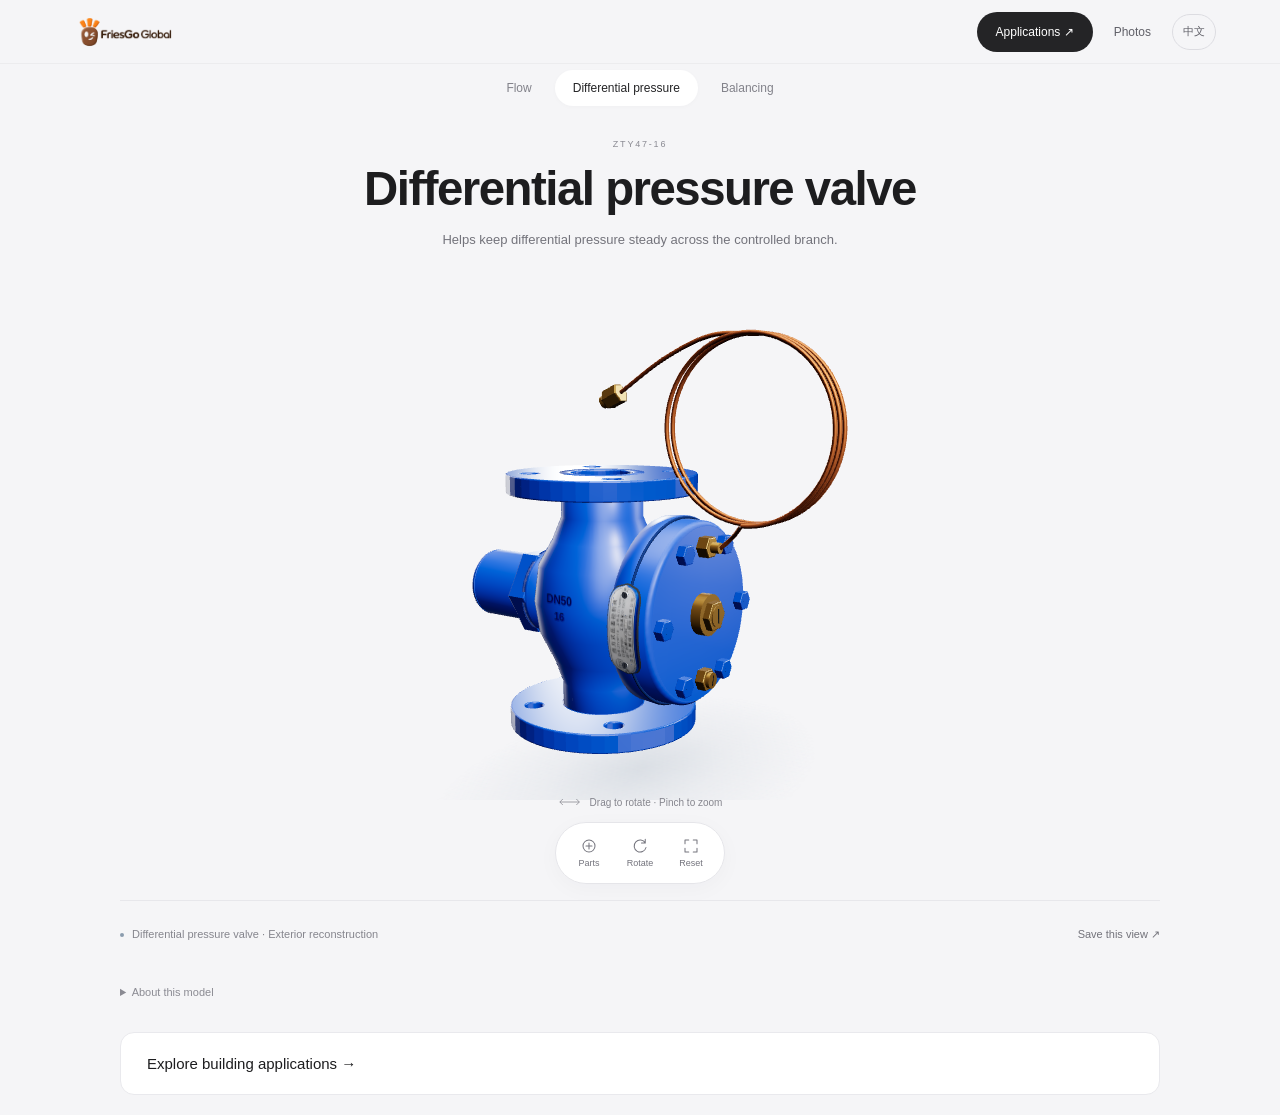
==== commit 0ab371fe: "Keep corrected rear cylinder visible in the initial product view" ====
--- a/index.html
+++ b/index.html
@@ -3,10 +3,10 @@
 <head>
   <meta charset="utf-8"><meta name="viewport" content="width=device-width,initial-scale=1,viewport-fit=cover">
   <meta name="theme-color" content="#f5f5f7"><meta name="description" content="Explore FriesGo industrial valves in interactive 3D. Rotate, zoom and view product photos."><title>FriesGo · 三维阀门展示</title>
-  <link rel="stylesheet" href="product.css?v=release-6c26aae12b2f">
-  
-  <script type="module" src="src/product-viewer.min.js?v=release-6c26aae12b2f"></script>
-<script>const u=new URL(location.href);if(!u.searchParams.has("product"))u.searchParams.set("product","dp");if(!u.searchParams.has("lang"))u.searchParams.set("lang",(()=>{try{return localStorage.getItem("friesgo-language")||"en"}catch(_){return "en"}})());history.replaceState(null,"",u);</script><script type="module" src="customer-ui.js?v=release-6c26aae12b2f"></script></head>
+  <link rel="stylesheet" href="product.css?v=release-4a258853a4ab">
+
+  <script type="module" src="src/product-viewer.min.js?v=release-4a258853a4ab"></script>
+<script>const u=new URL(location.href);if(!u.searchParams.has("product"))u.searchParams.set("product","dp");if(!u.searchParams.has("lang"))u.searchParams.set("lang",(()=>{try{return localStorage.getItem("friesgo-language")||"en"}catch(_){return "en"}})());history.replaceState(null,"",u);</script><script type="module" src="customer-ui.js?v=release-4a258853a4ab"></script></head>
 <body>
 <header class="product-header"><a class="brand" href="index.html" aria-label="FriesGo 3D products"><img src="assets/friesgo-logo.png" alt="FriesGo Global"></a><span class="header-label" id="product-header-label">流量控制阀</span><nav class="product-links"><a class="back" id="header-applications" href="solutions.html?lang=en">应用方案 ↗</a><button id="photo-open" class="text-link">实物照片</button><button id="language-toggle" aria-label="Switch language">中文</button></nav></header>
 <main>
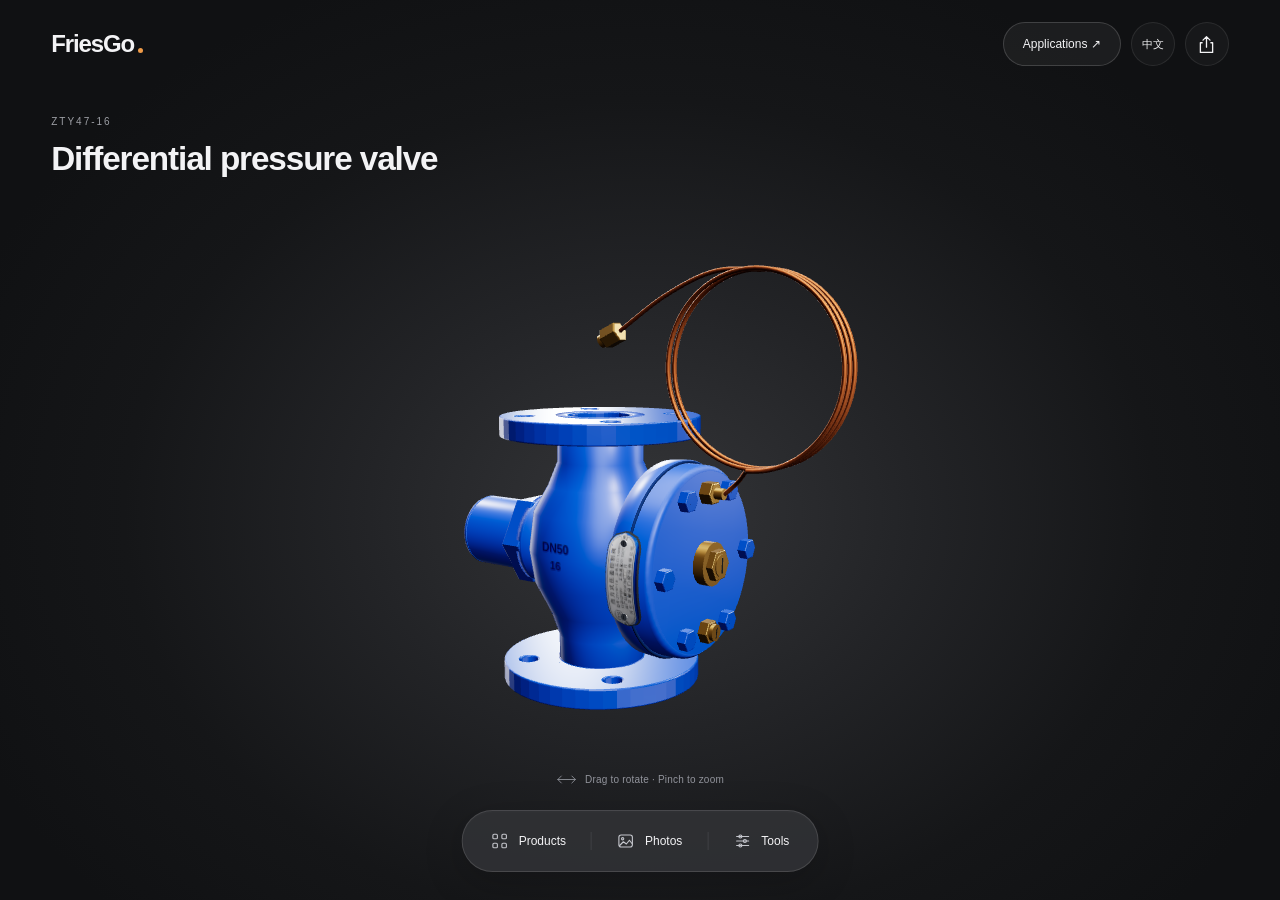
==== commit 0769f346: "Redesign product viewer as a focused dark 3D studio" ====
--- a/index.html
+++ b/index.html
@@ -1,33 +1,50 @@
 <!doctype html>
 <html lang="zh-CN">
 <head>
-  <meta charset="utf-8"><meta name="viewport" content="width=device-width,initial-scale=1,viewport-fit=cover">
-  <meta name="theme-color" content="#f5f5f7"><meta name="description" content="Explore FriesGo industrial valves in interactive 3D. Rotate, zoom and view product photos."><title>FriesGo · 三维阀门展示</title>
-  <link rel="stylesheet" href="product.css?v=release-4a258853a4ab">
-
-  <script type="module" src="src/product-viewer.min.js?v=release-4a258853a4ab"></script>
-<script>const u=new URL(location.href);if(!u.searchParams.has("product"))u.searchParams.set("product","dp");if(!u.searchParams.has("lang"))u.searchParams.set("lang",(()=>{try{return localStorage.getItem("friesgo-language")||"en"}catch(_){return "en"}})());history.replaceState(null,"",u);</script><script type="module" src="customer-ui.js?v=release-4a258853a4ab"></script></head>
+<meta charset="utf-8"><meta name="viewport" content="width=device-width,initial-scale=1,viewport-fit=cover">
+<meta name="theme-color" content="#101113"><meta name="description" content="Explore FriesGo industrial valves in interactive 3D. Rotate, zoom and view product photos."><title>FriesGo · 三维产品</title>
+<link rel="stylesheet" href="product.css?v=release-20477fec5de5">
+<script>const u=new URL(location.href);if(!u.searchParams.has("product"))u.searchParams.set("product","dp");if(!u.searchParams.has("lang"))u.searchParams.set("lang",(()=>{try{return localStorage.getItem("friesgo-language")||"en"}catch(_){return "en"}})());history.replaceState(null,"",u);</script>
+<script type="module" src="src/product-viewer.min.js?v=release-20477fec5de5"></script>
+<script type="module" src="customer-ui.js?v=release-20477fec5de5"></script>
+</head>
 <body>
-<header class="product-header"><a class="brand" href="index.html" aria-label="FriesGo 3D products"><img src="assets/friesgo-logo.png" alt="FriesGo Global"></a><span class="header-label" id="product-header-label">流量控制阀</span><nav class="product-links"><a class="back" id="header-applications" href="solutions.html?lang=en">应用方案 ↗</a><button id="photo-open" class="text-link">实物照片</button><button id="language-toggle" aria-label="Switch language">中文</button></nav></header>
+<header class="product-header">
+<a class="brand" href="index.html" aria-label="FriesGo 3D products">FriesGo<span class="brand-dot" aria-hidden="true"></span></a>
+<span id="product-header-label" hidden></span>
+<nav class="product-links" aria-label="Navigation"><a id="header-applications" class="applications-entry" href="solutions.html?lang=en">应用方案 ↗</a><button id="language-toggle" class="round-button" aria-label="Switch language">EN</button><button id="share-product" class="round-button" aria-label="分享产品"><svg viewBox="0 0 24 24"><path d="M12 15V3m-4 4 4-4 4 4M7 10H5v11h14V10h-2"/></svg></button></nav>
+</header>
 <main>
-<nav class="product-family" aria-label="选择阀门产品"><button data-product="flow" aria-pressed="true">流量控制阀</button><button data-product="dp" aria-pressed="false">压差控制阀</button><button data-product="balance" aria-pressed="false">数字锁定平衡阀</button></nav>
-  <section class="product-hero" aria-label="自力式流量控制阀三维产品展示">
-    <div class="hero-copy"><p class="eyebrow" id="product-code">ZTY47-16 · FRIESGO</p><h1 id="product-title">自力式流量控制阀</h1><p class="intro" id="product-subtitle">Self-acting flow control valve.</p></div>
-    <div class="product-stage" id="product-stage">
-      <img id="customer-poster" class="customer-poster" src="assets/poster-dp.webp" alt="" aria-hidden="true"><div id="loading" role="status"><span class="spinner"></span><p>正在打开三维产品…</p></div>
-      <canvas id="product-canvas" tabindex="0" aria-label="阀门三维模型，拖动旋转，滚轮或双指缩放；方向键旋转，加减键缩放，Home 复位。"></canvas>
-      <div class="view-label"><span id="mode-label">01 / 完整外观</span><span id="cut-label" hidden>A–A · 中心剖切</span></div>
-      <div id="part-markers" aria-label="模型部位标注"></div>
-      <article id="part-detail" class="part-detail" hidden aria-live="polite"><button id="detail-close" aria-label="关闭零件说明">×</button><span id="part-number"></span><h2 id="part-name"></h2><p id="part-copy"></p><small id="part-note"></small></article>
-      <div class="viewer-dock"><div class="view-switch" role="group" aria-label="选择产品视图"><button id="exterior-view" aria-pressed="true">外观</button><button id="section-view" aria-pressed="false">剖面</button></div><span class="dock-rule"></span><button id="toggle-parts" title="部位说明" class="icon-button" aria-pressed="false" aria-label="显示部位标注"><svg viewBox="0 0 24 24"><circle cx="12" cy="12" r="8"/><path d="M12 8v8M8 12h8"/></svg><span class="mobile-control-label">Parts</span></button><button id="auto-rotate" title="自动旋转" class="icon-button" aria-pressed="false" aria-label="自动旋转"><svg viewBox="0 0 24 24"><path d="M19.1 8A8 8 0 1 0 20 14M19 3v5h-5"/></svg><span class="mobile-control-label">Rotate</span></button><button id="reset-product" title="复位视角" class="icon-button" aria-label="恢复默认视角"><svg viewBox="0 0 24 24"><path d="M9 4H4v5M15 4h5v5M4 15v5h5M20 15v5h-5"/></svg><span class="mobile-control-label">Reset</span></button></div>
-      <p class="gesture" id="gesture"><svg viewBox="0 0 32 16"><path d="M3 8h26M7 4 3 8l4 4M25 4l4 4-4 4"/></svg><span id="gesture-text">Drag to rotate · Pinch to zoom</span></p>
-      <p id="render-error" role="alert" hidden><span id="error-copy">3D is unavailable. Please try Safari or Chrome.</span><button id="retry-model">重新加载</button></p>
-    </div>
-  </section>
-  <section class="product-bottom"><div><span class="bottom-dot"></span><p id="view-summary">真实几何。自由观察。</p></div><div class="downloads"><button id="export-model" hidden>下载三维模型 ↗</button><button id="save-view">保存当前视图 ↗</button><a id="section-download" href="assets/flow-cad/自力式流量控制阀_A-A剖面.png" download>下载剖面图 ↗</a></div></section>
-  <details class="model-basis" id="flow-basis"><summary>模型与剖面说明</summary><div><p class="customer-basis-copy"></p></div></details>
-<details class="model-basis" id="photo-basis" hidden><summary>照片重建说明</summary><div><p class="customer-basis-copy"></p><p id="photo-source-note" hidden></p></div></details>
-<a class="customer-applications" id="applications-link" href="solutions.html">Building applications · 中文 ↗</a></main>
-<dialog id="photo-dialog"><button id="photo-close" aria-label="关闭实物参考">×</button><h2 id="photo-dialog-title">自力式流量控制阀 · 实物参考</h2><p id="photo-dialog-note">此前提供的同类型产品照片，型号与此 CAD 的对应关系尚未核定。</p><img id="product-photo" data-src="assets/photo-flow.jpg" loading="lazy" decoding="async" alt="用户此前提供的自力式流量控制阀多视角照片"></dialog>
-<noscript>此三维展示需要启用 JavaScript。也可查看已有流量控制阀的 <a href="assets/flow-cad/自力式流量控制阀_A-A剖面.svg">A–A 剖面图</a>。</noscript>
+<section class="product-hero" aria-label="阀门三维产品展示">
+<div class="hero-copy"><p class="eyebrow" id="product-code">ZTY47-16</p><h1 id="product-title">自力式压差控制阀</h1></div>
+<div class="product-stage" id="product-stage">
+<img id="customer-poster" class="customer-poster" src="assets/poster-studio-dp.webp" alt="" aria-hidden="true">
+<div id="loading" role="status"><span class="spinner"></span><p>正在打开三维产品…</p></div>
+<canvas id="product-canvas" tabindex="0" aria-label="阀门三维模型，拖动旋转，双指缩放。"></canvas>
+<div class="view-label" hidden><span id="mode-label"></span><span id="cut-label" hidden></span></div>
+<div id="part-markers" aria-label="模型部位标注"></div>
+<article id="part-detail" class="part-detail" hidden aria-live="polite"><button id="detail-close" class="close-button" aria-label="关闭零件说明">×</button><span id="part-number"></span><h2 id="part-name"></h2><p id="part-copy"></p><small id="part-note"></small></article>
+<p class="gesture" id="gesture"><svg viewBox="0 0 24 14"><path d="M2 7h20M6 3 2 7l4 4m12-8 4 4-4 4"/></svg><span id="gesture-text">单指旋转 · 双指缩放</span></p>
+<div class="stage-controls">
+<div class="view-switch" role="group" aria-label="选择产品视图"><button id="exterior-view" aria-pressed="true">外观</button><button id="section-view" aria-pressed="false">剖面</button></div>
+<div class="viewer-dock">
+<button id="products-open" aria-haspopup="dialog" aria-controls="products-dialog"><svg viewBox="0 0 24 24"><rect x="3" y="3" width="6" height="6" rx="1.5"/><rect x="15" y="3" width="6" height="6" rx="1.5"/><rect x="3" y="15" width="6" height="6" rx="1.5"/><rect x="15" y="15" width="6" height="6" rx="1.5"/></svg><span id="products-open-label">切换产品</span></button>
+<span class="dock-rule"></span>
+<button id="photo-open" aria-haspopup="dialog"><svg viewBox="0 0 24 24"><rect x="3" y="4" width="18" height="16" rx="3"/><circle cx="8" cy="9" r="1.5"/><path d="m4 18 5-5 4 3 4-5 4 5"/></svg><span id="photo-open-label">实物照片</span></button>
+<span class="dock-rule"></span>
+<button id="tools-open" aria-haspopup="dialog" aria-controls="tools-dialog"><svg viewBox="0 0 24 24"><path d="M4 6h16M4 12h16M4 18h16"/><circle cx="9" cy="6" r="2"/><circle cx="15" cy="12" r="2"/><circle cx="9" cy="18" r="2"/></svg><span id="tools-open-label">查看工具</span></button>
+</div></div>
+<p id="render-error" role="alert" hidden><span id="error-copy">3D is unavailable. Please try Safari or Chrome.</span><button id="retry-model">重新加载</button></p>
+</div></section>
+</main>
+<dialog id="products-dialog" class="sheet" aria-labelledby="products-title"><div class="sheet-heading"><div><p class="sheet-eyebrow">FRIESGO / COLLECTION</p><h2 id="products-title">选择产品</h2></div><button class="close-button" data-close="products-dialog" aria-label="关闭">×</button></div><nav class="product-family" aria-label="选择阀门产品"><button data-product="flow" data-index="01" aria-pressed="false">自力式流量控制阀</button><button data-product="dp" data-index="02" aria-pressed="true">自力式压差控制阀</button><button data-product="balance" data-index="03" aria-pressed="false">数字锁定平衡阀</button></nav></dialog>
+<dialog id="tools-dialog" class="sheet tools-sheet" aria-labelledby="tools-title"><div class="sheet-heading"><div><p class="sheet-eyebrow">FRIESGO / VIEWER</p><h2 id="tools-title">查看工具</h2></div><button class="close-button" data-close="tools-dialog" aria-label="关闭">×</button></div>
+<div class="tool-grid"><button id="toggle-parts" class="tool-button" aria-pressed="false" aria-label="显示部位标注"><svg viewBox="0 0 24 24"><circle cx="12" cy="12" r="8"/><path d="M12 8v8M8 12h8"/></svg><span class="mobile-control-label">部位标注</span></button><button id="auto-rotate" class="tool-button" aria-pressed="false" aria-label="自动旋转"><svg viewBox="0 0 24 24"><path d="M19 8A8 8 0 1 0 20 14M19 3v5h-5"/></svg><span class="mobile-control-label">自动旋转</span></button><button id="reset-product" class="tool-button" aria-label="恢复默认视角"><svg viewBox="0 0 24 24"><path d="M9 4H4v5M15 4h5v5M4 15v5h5M20 15v5h-5"/></svg><span class="mobile-control-label">恢复视角</span></button></div>
+<div class="tool-actions"><button id="save-view">保存当前视图 ↗</button><button id="about-open">产品与模型说明 →</button><a id="section-download" href="assets/flow-cad/自力式流量控制阀_A-A剖面.png" download>下载剖面图 ↗</a><button id="export-model" hidden></button></div>
+</dialog>
+<dialog id="about-dialog" class="sheet" aria-labelledby="about-title"><div class="sheet-heading"><div><p class="sheet-eyebrow">FRIESGO / PRODUCT</p><h2 id="about-title">产品说明</h2></div><button class="close-button" data-close="about-dialog" aria-label="关闭">×</button></div><p class="intro" id="product-subtitle"></p><p class="view-summary" id="view-summary"></p><details class="model-basis" id="flow-basis"><summary>模型说明</summary><p class="customer-basis-copy"></p></details><details class="model-basis" id="photo-basis" hidden><summary>模型说明</summary><p class="customer-basis-copy"></p><p id="photo-source-note" hidden></p></details><a class="customer-applications" id="applications-link" href="solutions.html">查看建筑应用方案 →</a></dialog>
+<dialog id="photo-dialog" class="photo-dialog" aria-labelledby="photo-dialog-title"><button id="photo-close" class="close-button" aria-label="关闭实物参考">×</button><h2 id="photo-dialog-title">实物参考</h2><p id="photo-dialog-note"></p><div class="photo-surface"><img id="product-photo" data-src="assets/photo-dp.jpg" loading="lazy" decoding="async" alt="阀门多视角实物照片"></div></dialog>
+<dialog id="share-dialog" class="sheet" aria-labelledby="share-title"><div class="sheet-heading"><h2 id="share-title">分享产品</h2><button class="close-button" data-close="share-dialog" aria-label="关闭">×</button></div><p id="share-copy">复制链接，分享当前产品。</p><label id="share-url-label" for="share-url">产品链接</label><input id="share-url" readonly><button id="copy-link" class="primary-button">复制链接</button></dialog>
+<p id="ui-status" role="status" aria-live="polite" hidden></p>
+<noscript>此三维展示需要启用 JavaScript。<a href="assets/photo-dp.jpg">查看产品照片</a></noscript>
 </body></html>
--- a/product.css
+++ b/product.css
@@ -1,5 +1,13 @@
-:root{color-scheme:light;--paper:#f5f5f7;--ink:#1d1d1f;--muted:#73737b}*{box-sizing:border-box}[hidden]{display:none!important}body{margin:0;background:var(--paper);color:var(--ink);font-family:-apple-system,BlinkMacSystemFont,"PingFang SC","Microsoft YaHei",sans-serif;-webkit-font-smoothing:antialiased}button,a{-webkit-tap-highlight-color:transparent}button{font:inherit;cursor:pointer}button:disabled{opacity:.45;cursor:wait}a{color:inherit;text-decoration:none}button:focus-visible,a:focus-visible,summary:focus-visible,canvas:focus-visible{outline:2px solid #0071e3;outline-offset:4px}.product-header{height:64px;max-width:1440px;margin:auto;padding:0 5%;display:flex;align-items:center;gap:18px;border-bottom:1px solid #00000009;position:relative;z-index:10}.brand img{width:120px;height:39px;object-fit:contain;display:block;mix-blend-mode:multiply}.header-label{display:none}.product-links{margin-left:auto;display:flex;gap:16px;align-items:center}.product-links button{border:0;background:none;font-size:12px;color:#606068;min-height:44px;padding:0 5px}.product-links .back{display:inline-flex;align-items:center;justify-content:center;min-height:40px;padding:0 19px;border-radius:24px;background:#242426;color:#fff;font-size:12px;font-weight:500;white-space:nowrap;transition:background .2s}.product-links .back:hover{background:#454548}.product-links #language-toggle{height:36px;min-height:36px;min-width:44px;padding:0 10px;border:1px solid #dcdce1;border-radius:22px;font-size:11px}.product-family{display:flex;justify-content:center;align-items:center;gap:5px;height:48px;position:relative;z-index:9}.product-family button{border:0;border-radius:22px;background:transparent;font-size:12px;color:#82828a;padding:9px 18px;min-height:36px;white-space:nowrap}.product-family button[aria-pressed=true]{background:#fff;color:#242426;box-shadow:0 1px 5px #00000006}.product-family button:hover{color:#242426}main{max-width:1800px;margin:auto}.product-hero{display:flex;flex-direction:column;position:relative;height:calc(100vh - 112px);height:calc(100dvh - 112px);min-height:460px;isolation:isolate}.hero-copy{position:relative;text-align:center;padding:27px 24px 12px;z-index:2;pointer-events:none;flex:none}.eyebrow{font-size:9px;font-weight:500;letter-spacing:1.8px;color:#8b8b93;margin:0 0 13px}h1{font-size:clamp(30px,3.7vw,49px);letter-spacing:-1.5px;line-height:1.15;margin:0;font-weight:620}.intro{font-size:13px;line-height:1.65;color:var(--muted);max-width:650px;margin:13px auto 0}.product-stage{position:relative;flex:1;min-height:280px;overflow:hidden}.product-stage canvas{display:block;position:absolute;inset:0;width:100%;height:100%;touch-action:none;cursor:grab;outline-offset:-4px}.product-stage canvas:active{cursor:grabbing}.customer-poster{position:absolute;top:12px;bottom:104px;left:10%;width:80%;height:calc(100% - 116px);object-fit:contain;pointer-events:none}body[data-cad-ready=true] .customer-poster{opacity:0}.viewer-dock{position:absolute;bottom:16px;left:50%;transform:translateX(-50%);display:flex;align-items:center;gap:5px;padding:7px 10px;border:1px solid #e5e5e9;background:#fffffff5;box-shadow:0 5px 22px #18233208;border-radius:36px;z-index:5;max-width:calc(100% - 24px)}.view-switch{display:flex;gap:3px}.view-switch button{border:0;background:transparent;padding:12px 23px;border-radius:25px;font-size:12px;color:#777780;white-space:nowrap;min-height:44px}.view-switch button[aria-pressed=true]{background:#242426;color:#fff}.dock-rule{width:1px;height:20px;background:#e6e6ea;margin:0 4px}.icon-button{border:0;background:none;color:#74747d;border-radius:24px;width:46px;height:46px;flex:none;display:flex;flex-direction:column;align-items:center;justify-content:center;gap:4px;padding:5px}.icon-button:hover{color:#1d1d1f;background:#f4f4f7}.icon-button[aria-pressed=true]{color:#1766ae;background:#edf4fb}.icon-button svg{width:18px;height:18px;fill:none;stroke:currentColor;stroke-width:1.35;stroke-linecap:round;stroke-linejoin:round}.mobile-control-label{font-size:9px;line-height:1.1;white-space:nowrap}body[data-product-source=photos] .view-switch,body[data-product-source=photos] .dock-rule{display:none}.gesture{position:absolute;bottom:91px;left:50%;transform:translateX(-50%);color:#85858d;font-size:10px;pointer-events:none;display:flex;align-items:center;gap:8px;white-space:nowrap;margin:0}.gesture svg{width:24px;height:14px;stroke:currentColor;stroke-width:1;fill:none}body[data-interacted=true] .gesture{opacity:0}.view-label{display:none}#part-markers{position:absolute;inset:0;pointer-events:none;z-index:3}body:not([data-annotations=true]) #part-markers,body[data-transition=true] #part-markers{visibility:hidden}.marker{position:absolute;transform:translate(-50%,-50%);border:1px solid #fff;background:#fff;border-radius:25px;min-width:33px;height:33px;display:flex;align-items:center;justify-content:center;padding:0;box-shadow:0 3px 14px #172e4720;pointer-events:auto;color:#333;font-size:10px}.marker b{width:32px;flex-shrink:0;font-weight:400}.marker>span{max-width:0;overflow:hidden;white-space:nowrap;font-size:11px}.marker:hover>span,.marker[aria-pressed=true]>span{max-width:170px;padding:0 13px 0 6px}.part-detail{position:absolute;left:5%;top:35%;width:280px;max-height:55%;overflow:auto;overscroll-behavior:contain;touch-action:pan-y;padding:24px;background:#fffffff5;border:1px solid #e8e8ed;border-radius:18px;box-shadow:0 12px 40px #1823320b;z-index:6}.part-detail>span{font-size:8px;letter-spacing:1.2px;color:#86868b}.part-detail h2{font-size:20px;font-weight:600;margin:13px 18px 12px 0}.part-detail p{font-size:12px;line-height:1.8;color:#606068;margin:0 0 12px}.part-detail small{font-size:10px;line-height:1.7;color:#92929a;display:block}.part-detail>button{position:absolute;right:5px;top:4px;background:none;border:0;color:#86868b;font-size:24px;min-width:40px;min-height:40px}#loading{position:absolute;inset:0;z-index:7;display:flex;align-items:center;justify-content:flex-end;flex-direction:column;padding-bottom:112px;font-size:11px;color:#85858d;pointer-events:none}.spinner{width:20px;height:20px;border:1.5px solid #d8d8dd;border-top-color:#708198;border-radius:50%;animation:spin 1s linear infinite}@keyframes spin{to{transform:rotate(360deg)}}#render-error{position:absolute;left:50%;bottom:110px;transform:translateX(-50%);background:#fff;padding:22px;border-radius:18px;width:min(400px,88%);font-size:13px;line-height:1.8;z-index:8}#render-error button{display:block;margin-top:12px;border:0;border-radius:24px;background:#242426;color:#fff;padding:10px 20px}.product-bottom,.model-basis,.customer-applications{max-width:1040px;margin-left:auto;margin-right:auto}.product-bottom{border-top:1px solid #e7e7eb;display:flex;align-items:center;justify-content:space-between;gap:20px;padding:17px 0;color:#85858d}.product-bottom>div:first-child{display:flex;align-items:center;gap:8px}.product-bottom p{font-size:11px;line-height:1.7;margin:0}.bottom-dot{width:4px;height:4px;border-radius:50%;background:#8b9cae}.downloads{display:flex;gap:20px}.downloads button,.downloads a{font:inherit;font-size:11px;color:#73737b;border:0;background:none;padding:10px 0}.downloads #export-model{display:none!important}.customer-applications{display:flex;justify-content:space-between;align-items:center;padding:22px 26px;margin-top:16px;margin-bottom:20px;background:#fff;border:1px solid #e9e9ed;border-radius:14px;font-size:15px;font-weight:500}.customer-applications:hover{border-color:#b9b9c3}.model-basis{font-size:11px;color:#8b8b93;margin-top:8px;margin-bottom:24px}.model-basis summary{cursor:pointer;padding:10px 0;width:fit-content}.model-basis div{max-width:820px;line-height:1.9;margin-top:10px}.model-basis p{margin:8px 0}dialog{border:0;border-radius:20px;width:min(1000px,92vw);padding:28px;box-shadow:0 24px 80px #0003;max-height:92vh;overflow:auto}dialog::backdrop{background:#20263377}dialog h2{font-size:20px;margin:0 30px 10px 0}dialog p{font-size:12px;line-height:1.8;color:#808089}dialog img{max-width:100%;max-height:70vh;object-fit:contain;display:block;margin:18px auto 0}dialog>button{position:absolute;right:9px;top:8px;border:0;background:none;color:#86868b;font-size:25px;min-height:44px;min-width:44px}
-@media(max-width:1160px){.product-bottom,.model-basis,.customer-applications{margin-left:6%;margin-right:6%}}
-@media(max-width:700px){.product-header{height:62px;padding:0 16px;gap:8px}.brand img{width:99px;height:34px}.product-links{gap:9px}.product-links .back{font-size:11px;padding:0 13px;min-height:40px}.product-links button{font-size:11px;padding:0 2px}.product-links #language-toggle{min-width:42px;height:40px;min-height:40px;padding:0 8px}.product-family{height:50px;gap:3px;padding:0 8px}.product-family button{font-size:12px;min-height:40px;padding:9px 13px}.product-hero{height:calc(100vh - 112px);height:calc(100dvh - 112px);min-height:450px}.hero-copy{padding:24px 20px 10px}.hero-copy h1{font-size:clamp(27px,7.1vw,34px);letter-spacing:-.8px;line-height:1.18}.eyebrow{font-size:8px;letter-spacing:1.5px;margin-bottom:12px}.intro{font-size:12px;line-height:1.65;max-width:335px;margin-top:12px}.product-stage{min-height:265px}.viewer-dock{bottom:calc(14px + env(safe-area-inset-bottom));padding:6px 8px;gap:3px}.view-switch button{padding:12px 18px;font-size:12px}.icon-button{width:44px;height:46px}.dock-rule{margin:0 2px}.gesture{bottom:calc(91px + env(safe-area-inset-bottom));font-size:10px}.part-detail{left:12px;right:12px;bottom:calc(91px + env(safe-area-inset-bottom));top:auto;width:auto;max-height:min(62%,300px);padding:22px}.part-detail h2{font-size:18px}.part-detail p{font-size:12px}.marker{min-width:35px;height:35px}.marker b{width:34px}.marker:hover>span,.marker[aria-pressed=true]>span{max-width:0;padding:0}.product-bottom{display:block;padding:16px 0 8px}.downloads{gap:22px;margin-top:3px}.downloads a,.downloads button{font-size:11px;min-height:40px}.model-basis summary{min-height:44px}.customer-applications{font-size:14px;padding:21px 18px;margin-bottom:18px}dialog{width:calc(100% - 24px);padding:24px 16px;max-height:calc(100dvh - 30px)}dialog h2{font-size:18px}dialog img{height:auto;width:100%;max-height:68dvh}}
-@media(orientation:landscape) and (max-height:520px) and (max-width:1100px){.product-header{height:56px}.product-family{height:44px}.product-hero{height:calc(100vh - 100px);height:calc(100dvh - 100px);min-height:230px;display:block}.hero-copy{position:absolute;top:20px;left:24px;right:auto;width:29%;padding:0;text-align:left}.hero-copy h1{font-size:25px;line-height:1.16;letter-spacing:-.5px}.hero-copy .intro{font-size:11px;line-height:1.65;margin:12px 0 0}.hero-copy .eyebrow{font-size:7px;letter-spacing:1px}.product-stage{position:absolute;top:0;left:35%;right:0;bottom:0;min-height:0}.viewer-dock{bottom:10px}.gesture{bottom:83px;font-size:9px}.view-switch button{padding:10px 13px}.icon-button{width:40px;min-width:40px}.part-detail{left:10px;right:10px;bottom:82px;max-height:calc(100% - 95px);padding:18px}.part-detail h2{font-size:16px}.part-detail p{font-size:11px}}
+/* Product studio: one full-screen stage, progressive disclosure, touch-first controls. */
+:root{color-scheme:dark;--paper:#101113;--ink:#f3f3f5;--muted:#a2a3a8;--line:#ffffff16;--panel:#242528;--safe-bottom:env(safe-area-inset-bottom,0px)}
+*{box-sizing:border-box}[hidden]{display:none!important}html,body{margin:0;width:100%;height:100%;overflow:hidden}body{background:var(--paper);color:var(--ink);font-family:-apple-system,BlinkMacSystemFont,"PingFang SC","Microsoft YaHei",sans-serif;-webkit-font-smoothing:antialiased}button,a{-webkit-tap-highlight-color:transparent}button{font:inherit;color:inherit;cursor:pointer;touch-action:manipulation}button:disabled{opacity:.4;cursor:wait}a{color:inherit;text-decoration:none}button:focus-visible,a:focus-visible,summary:focus-visible,canvas:focus-visible,input:focus-visible{outline:2px solid #a7ceff;outline-offset:4px}svg{width:21px;height:21px;fill:none;stroke:currentColor;stroke-width:1.5;stroke-linecap:round;stroke-linejoin:round;flex:none}
+.product-header{position:absolute;inset:0 0 auto;height:88px;padding:env(safe-area-inset-top,0px) clamp(24px,4vw,64px) 0;display:flex;align-items:center;justify-content:space-between;gap:16px;z-index:10;pointer-events:none}.product-header a,.product-header button{pointer-events:auto}.brand{display:inline-flex;align-items:baseline;font-size:24px;font-weight:700;letter-spacing:-1.1px;min-height:44px;align-items:center}.brand-dot{width:5px;height:5px;border-radius:50%;background:#ef9b48;margin:12px 0 0 4px}.product-links{display:flex;align-items:center;gap:10px}.applications-entry{min-height:44px;padding:0 19px;border:1px solid #ffffff29;border-radius:28px;background:#ffffff0d;display:flex;align-items:center;font-size:12px;font-weight:500;transition:background .2s}.applications-entry:hover{background:#ffffff21}.round-button{width:44px;height:44px;display:grid;place-items:center;background:#ffffff08;border:1px solid var(--line);border-radius:50%;font-size:11px;font-weight:550}.round-button:hover{background:#ffffff1a}
+main,.product-hero,.product-stage{position:absolute;inset:0}.product-hero{isolation:isolate;height:100vh;height:100dvh}.product-stage{overflow:hidden;background:radial-gradient(ellipse at 50% 57%,#343538 0,#232427 30%,#151618 57%,#101113 80%)}.hero-copy{position:absolute;top:116px;left:clamp(24px,4vw,64px);right:24px;z-index:2;pointer-events:none;max-width:630px}.eyebrow{color:#9d9fa5;font-size:10px;font-weight:500;letter-spacing:2px;margin:0 0 12px}h1{font-size:clamp(25px,2.6vw,38px);font-weight:550;letter-spacing:-1.1px;line-height:1.22;margin:0;text-wrap:balance}.product-stage canvas{display:block;position:absolute;inset:0;width:100%;height:100%;touch-action:none;cursor:grab;outline-offset:-5px}.product-stage canvas:active{cursor:grabbing}.customer-poster{position:absolute;left:0;top:0;width:100%;height:100%;object-fit:contain;opacity:.85;pointer-events:none}body[data-cad-ready=true] .customer-poster{display:none}.stage-controls{position:absolute;left:50%;bottom:calc(28px + var(--safe-bottom));transform:translateX(-50%);display:flex;flex-direction:column;align-items:center;gap:14px;z-index:5}.viewer-dock{display:flex;align-items:center;gap:6px;border-radius:40px;padding:6px 9px;background:#303134ed;border:1px solid #ffffff20;box-shadow:0 2px 2px #ffffff04 inset,0 10px 40px #0003}.viewer-dock button{border:0;border-radius:28px;background:transparent;min-height:48px;padding:0 19px;display:flex;align-items:center;gap:10px;white-space:nowrap;font-size:12px;font-weight:500}.viewer-dock button:hover{background:#ffffff0f}.viewer-dock svg{width:18px;height:18px;color:#c3c5cb}.dock-rule{width:1px;height:18px;background:#ffffff17}.view-switch{display:flex;padding:4px;border:1px solid #ffffff1a;border-radius:24px;background:#232427e8}.view-switch button{border:0;background:none;border-radius:20px;padding:9px 23px;min-height:40px;font-size:11px;color:#a1a3a9}.view-switch button[aria-pressed=true]{background:#e7e8eb;color:#202124}.view-switch button:hover{color:var(--ink)}.view-switch button[aria-pressed=true]:hover{color:#202124}body[data-product-source=photos] .view-switch{display:none}.gesture{position:absolute;left:50%;bottom:calc(114px + var(--safe-bottom));transform:translateX(-50%);display:flex;align-items:center;gap:8px;color:#92949c;font-size:10px;letter-spacing:.2px;pointer-events:none;white-space:nowrap;margin:0;transition:opacity .25s}.gesture svg{width:21px;height:13px;stroke-width:1}body[data-product-source=cad] .gesture{bottom:calc(177px + var(--safe-bottom))}body[data-interacted=true] .gesture{opacity:0}
+#part-markers{position:absolute;inset:0;pointer-events:none;z-index:3}body:not([data-annotations=true]) #part-markers,body[data-transition=true] #part-markers{visibility:hidden}.marker{position:absolute;transform:translate(-50%,-50%);border:1px solid #ffffffa0;background:#24262bee;color:#fff;border-radius:24px;min-width:36px;height:36px;display:flex;align-items:center;justify-content:center;padding:0;box-shadow:0 3px 14px #0003;pointer-events:auto;font-size:10px}.marker b{width:35px;flex-shrink:0;font-weight:500}.marker>span{max-width:0;overflow:hidden;white-space:nowrap;font-size:11px;transition:max-width .2s}.marker:hover>span,.marker[aria-pressed=true]>span{max-width:190px;padding:0 13px 0 4px}.marker[aria-pressed=true]{background:#e7e8eb;color:#17181a}.part-detail{position:absolute;left:clamp(24px,4vw,64px);bottom:calc(130px + var(--safe-bottom));width:300px;max-height:50%;overflow:auto;overscroll-behavior:contain;touch-action:pan-y;padding:25px;border:1px solid #ffffff20;background:#25262af5;border-radius:22px;box-shadow:0 12px 40px #0003;z-index:6}.part-detail>span{font-size:8px;letter-spacing:1.5px;color:#a4a6ae}.part-detail h2{font-size:20px;font-weight:550;line-height:1.3;margin:14px 12px 12px 0}.part-detail p{font-size:12px;line-height:1.85;color:#d0d1d6;margin:0 0 14px}.part-detail small{font-size:10px;line-height:1.7;color:#91939c;display:block}.close-button{border:0;border-radius:50%;background:#ffffff0b;width:40px;height:40px;flex:none;display:grid;place-items:center;color:#b6b7be;font-size:26px;line-height:1;font-weight:300}.close-button:hover{background:#ffffff17;color:#fff}.part-detail>.close-button{position:absolute;right:8px;top:7px;width:36px;height:36px}
+#loading{position:absolute;inset:0;z-index:7;display:flex;align-items:center;justify-content:flex-end;padding-bottom:124px;flex-direction:column;gap:4px;font-size:11px;color:#a3a5ad;pointer-events:none;background:#14151733}.spinner{width:22px;height:22px;border:1.5px solid #ffffff15;border-top-color:#c3c9d2;border-radius:50%;animation:spin 1s linear infinite}@keyframes spin{to{transform:rotate(360deg)}}#render-error{position:absolute;left:50%;top:50%;transform:translate(-50%,-50%);background:#28292e;padding:24px;border:1px solid var(--line);border-radius:20px;width:min(390px,88%);font-size:13px;line-height:1.8;z-index:8}#render-error button,.primary-button{display:block;border:0;border-radius:24px;background:#ededf0;color:#202124;padding:13px 22px;font-size:12px;font-weight:550;min-height:44px}#render-error button{margin-top:18px}
+dialog{color:var(--ink);background:var(--panel);border:1px solid #ffffff1e;border-radius:26px;box-shadow:0 24px 100px #0006;padding:28px;max-height:calc(100dvh - 40px);overscroll-behavior:contain}dialog::backdrop{background:#0009;backdrop-filter:blur(6px);-webkit-backdrop-filter:blur(6px)}dialog h2{font-size:23px;font-weight:550;letter-spacing:-.6px;line-height:1.25;margin:0}dialog p{font-size:12px;line-height:1.8;color:#a9abb4}.sheet{position:fixed;inset:auto 0 calc(24px + var(--safe-bottom));margin:0 auto;width:min(460px,calc(100% - 32px));padding:28px}.sheet-heading{display:flex;align-items:center;justify-content:space-between;gap:12px;margin-bottom:25px}.sheet-eyebrow{font-size:8px;letter-spacing:1.6px;color:#999ba4;margin:0 0 10px}.product-family{display:flex;flex-direction:column;gap:4px}.product-family button{position:relative;background:transparent;border:1px solid transparent;color:#b9bbc3;text-align:left;padding:19px 38px 19px 46px;border-radius:14px;min-height:64px;font-size:14px;line-height:1.4}.product-family button::before{content:attr(data-index);position:absolute;left:16px;top:23px;color:#71747e;font-size:9px;letter-spacing:.5px}.product-family button[aria-pressed=true]{border-color:#ffffff17;background:#ffffff08;color:#fff}.product-family button[aria-pressed=true]::after{content:"✓";position:absolute;right:17px;color:#c7d8f0}.product-family button:hover{background:#ffffff0a}.tool-grid{display:grid;grid-template-columns:repeat(3,1fr);gap:8px}.tool-button{display:flex;align-items:center;justify-content:center;flex-direction:column;gap:13px;background:#ffffff05;border:1px solid #ffffff0c;border-radius:15px;min-height:90px;padding:12px 5px;color:#c6c8d0}.tool-button svg{width:23px;height:23px}.tool-button span{font-size:11px}.tool-button[aria-pressed=true]{background:#d6e8ff16;border-color:#a3c7f548;color:#e1edff}.tool-button:hover{background:#ffffff0d}.tool-actions{display:flex;flex-direction:column;margin-top:24px;border-top:1px solid var(--line);padding-top:8px}.tool-actions button,.tool-actions a{font:inherit;text-align:left;background:none;border:0;color:#bcbec7;font-size:12px;padding:15px 2px;min-height:46px}.tool-actions button:hover,.tool-actions a:hover{color:#fff}.intro{font-size:15px;line-height:1.85;color:#e1e2e7;margin:0 0 25px}.view-summary{font-size:11px;color:#a4a6af;padding:16px 0;border-top:1px solid var(--line)}.model-basis{font-size:11px;color:#a9abb4;line-height:1.8}.model-basis summary{cursor:pointer;min-height:44px;display:flex;align-items:center;gap:8px}.model-basis summary::before{content:"+";font-size:16px}.model-basis[open] summary::before{content:"−"}.model-basis p{margin-top:0}.customer-applications{display:block;font-size:12px;border-top:1px solid var(--line);padding:21px 0 2px;margin-top:14px;color:#e2e3e8}.photo-dialog{width:min(1000px,calc(100% - 32px));padding:28px}.photo-dialog>.close-button{position:absolute;right:13px;top:13px}.photo-dialog h2{margin-right:30px}.photo-dialog p{margin:13px 30px 20px 0;max-width:750px}.photo-surface{border-radius:12px;overflow:hidden;background:#fff}.photo-dialog img{max-width:100%;max-height:66dvh;object-fit:contain;display:block;margin:auto}#share-url-label{display:block;font-size:10px;color:#999ba5;margin:20px 0 8px}#share-url{width:100%;font:inherit;font-size:12px;border:1px solid #ffffff20;border-radius:10px;padding:14px;background:#18191c;color:#dddfe6}#copy-link{margin-top:16px;width:100%}#ui-status{position:fixed;left:50%;top:100px;transform:translateX(-50%);background:#e7e8eb;color:#22242a;border-radius:22px;padding:13px 20px;font-size:12px;z-index:100;box-shadow:0 5px 25px #0004;white-space:nowrap}noscript{position:absolute;z-index:20;top:40%;left:10%;right:10%;padding:20px;background:#242528;font-size:14px}
+@media(min-width:1000px){.sheet{inset:auto 36px 28px auto;margin:0}.hero-copy{max-width:550px}.photo-dialog{max-height:90dvh}}
+@media(max-width:700px){.product-header{height:calc(72px + env(safe-area-inset-top,0px));padding:env(safe-area-inset-top,0px) 20px 0;gap:8px}.brand{font-size:21px}.product-links{gap:7px}.applications-entry{padding:0 13px;font-size:11px;min-height:40px}.round-button{width:40px;height:40px}.round-button svg{width:18px;height:18px}.hero-copy{top:calc(106px + env(safe-area-inset-top,0px));left:26px;right:26px;max-width:390px}.eyebrow{font-size:9px;margin-bottom:12px;letter-spacing:1.8px}h1{font-size:27px;letter-spacing:-.8px;line-height:1.25;max-width:340px}.stage-controls{bottom:calc(22px + var(--safe-bottom));gap:12px}.viewer-dock{gap:0;padding:5px 7px}.viewer-dock button{font-size:11px;gap:7px;min-height:48px;padding:0 15px}.viewer-dock svg{width:17px;height:17px}.gesture{bottom:calc(104px + var(--safe-bottom));font-size:9px}.gesture svg{width:19px}.view-switch button{min-height:36px;padding:8px 22px}body[data-product-source=cad] .gesture{bottom:calc(164px + var(--safe-bottom))}.part-detail{left:16px;right:16px;bottom:calc(101px + var(--safe-bottom));width:auto;max-height:min(45%,300px);padding:23px}.part-detail h2{font-size:19px}.marker:hover>span,.marker[aria-pressed=true]>span{max-width:0;padding:0}.sheet{padding:25px 22px;border-radius:24px;bottom:calc(16px + var(--safe-bottom));max-height:calc(100dvh - 32px - var(--safe-bottom))}.photo-dialog{padding:25px 18px;border-radius:22px;width:calc(100% - 24px)}.photo-dialog h2{font-size:20px}.photo-dialog p{font-size:11px}.photo-dialog img{height:auto;width:100%;max-height:68dvh}}
+@media(max-height:700px) and (orientation:portrait){.hero-copy{top:90px}h1{font-size:24px}.eyebrow{margin-bottom:8px}.stage-controls{bottom:calc(14px + var(--safe-bottom))}.gesture{bottom:calc(94px + var(--safe-bottom))}body[data-product-source=cad] .gesture{bottom:calc(154px + var(--safe-bottom))}}
+@media(orientation:landscape) and (max-height:520px){.product-header{height:64px;padding-left:24px;padding-right:24px}.hero-copy{top:90px;left:26px;max-width:230px;right:auto}h1{font-size:24px}.eyebrow{font-size:8px}.stage-controls{left:67%;bottom:16px;gap:8px}.viewer-dock button{min-height:40px;font-size:10px;padding:0 13px}.viewer-dock{padding:4px 6px}.view-switch button{min-height:32px;padding:7px 19px}.gesture{left:67%;bottom:85px;font-size:9px}body[data-product-source=cad] .gesture{bottom:134px}.part-detail{left:18px;bottom:18px;max-height:calc(100% - 88px);width:255px;padding:20px}.part-detail h2{font-size:17px}.part-detail p{font-size:11px}.sheet{inset:auto 18px 16px auto;margin:0;width:365px;max-height:calc(100dvh - 32px);padding:20px}.sheet-heading{margin-bottom:15px}.tool-button{min-height:72px}.tool-actions{margin-top:13px}.tool-actions button,.tool-actions a{min-height:40px;padding:12px 2px}.product-family button{min-height:55px;padding-top:16px;padding-bottom:16px}.product-family button::before{top:20px}}
 @media(prefers-reduced-motion:reduce){*,*::before,*::after{animation-duration:.01ms!important;transition-duration:.01ms!important}}
